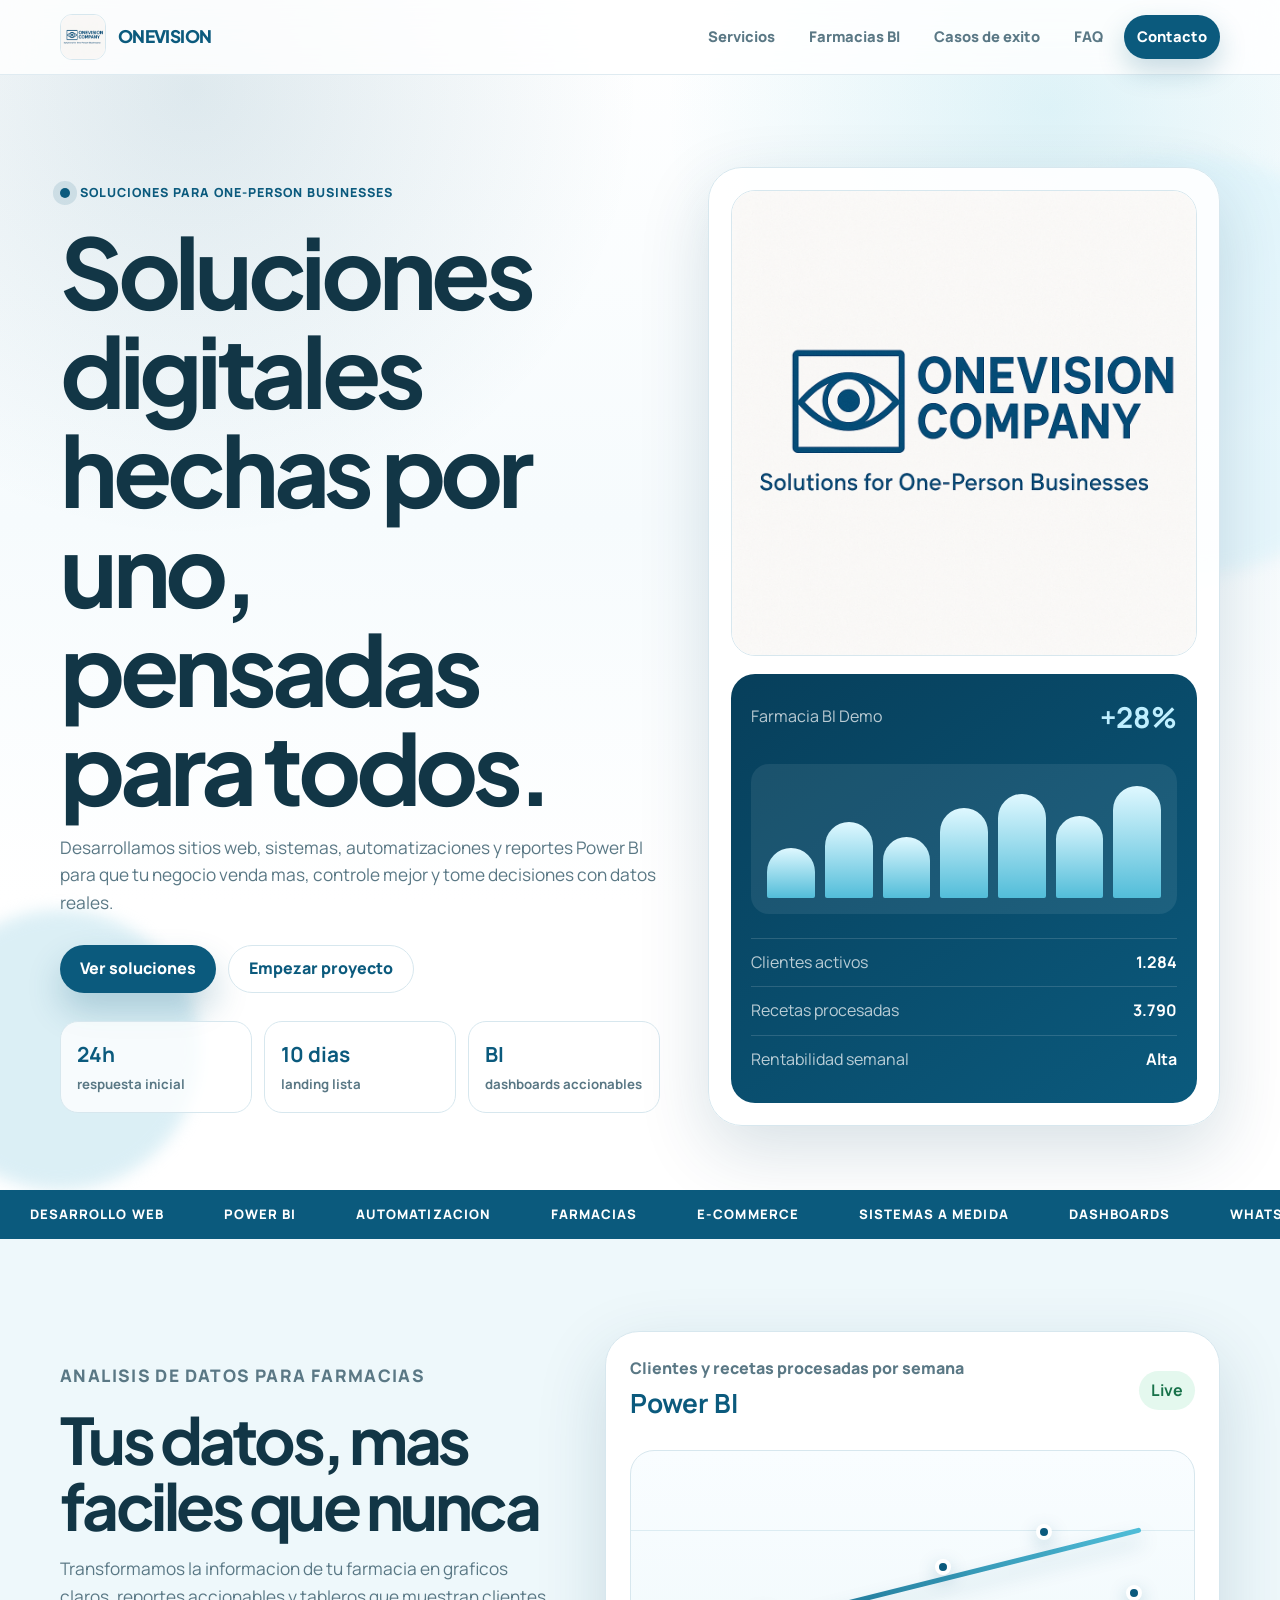
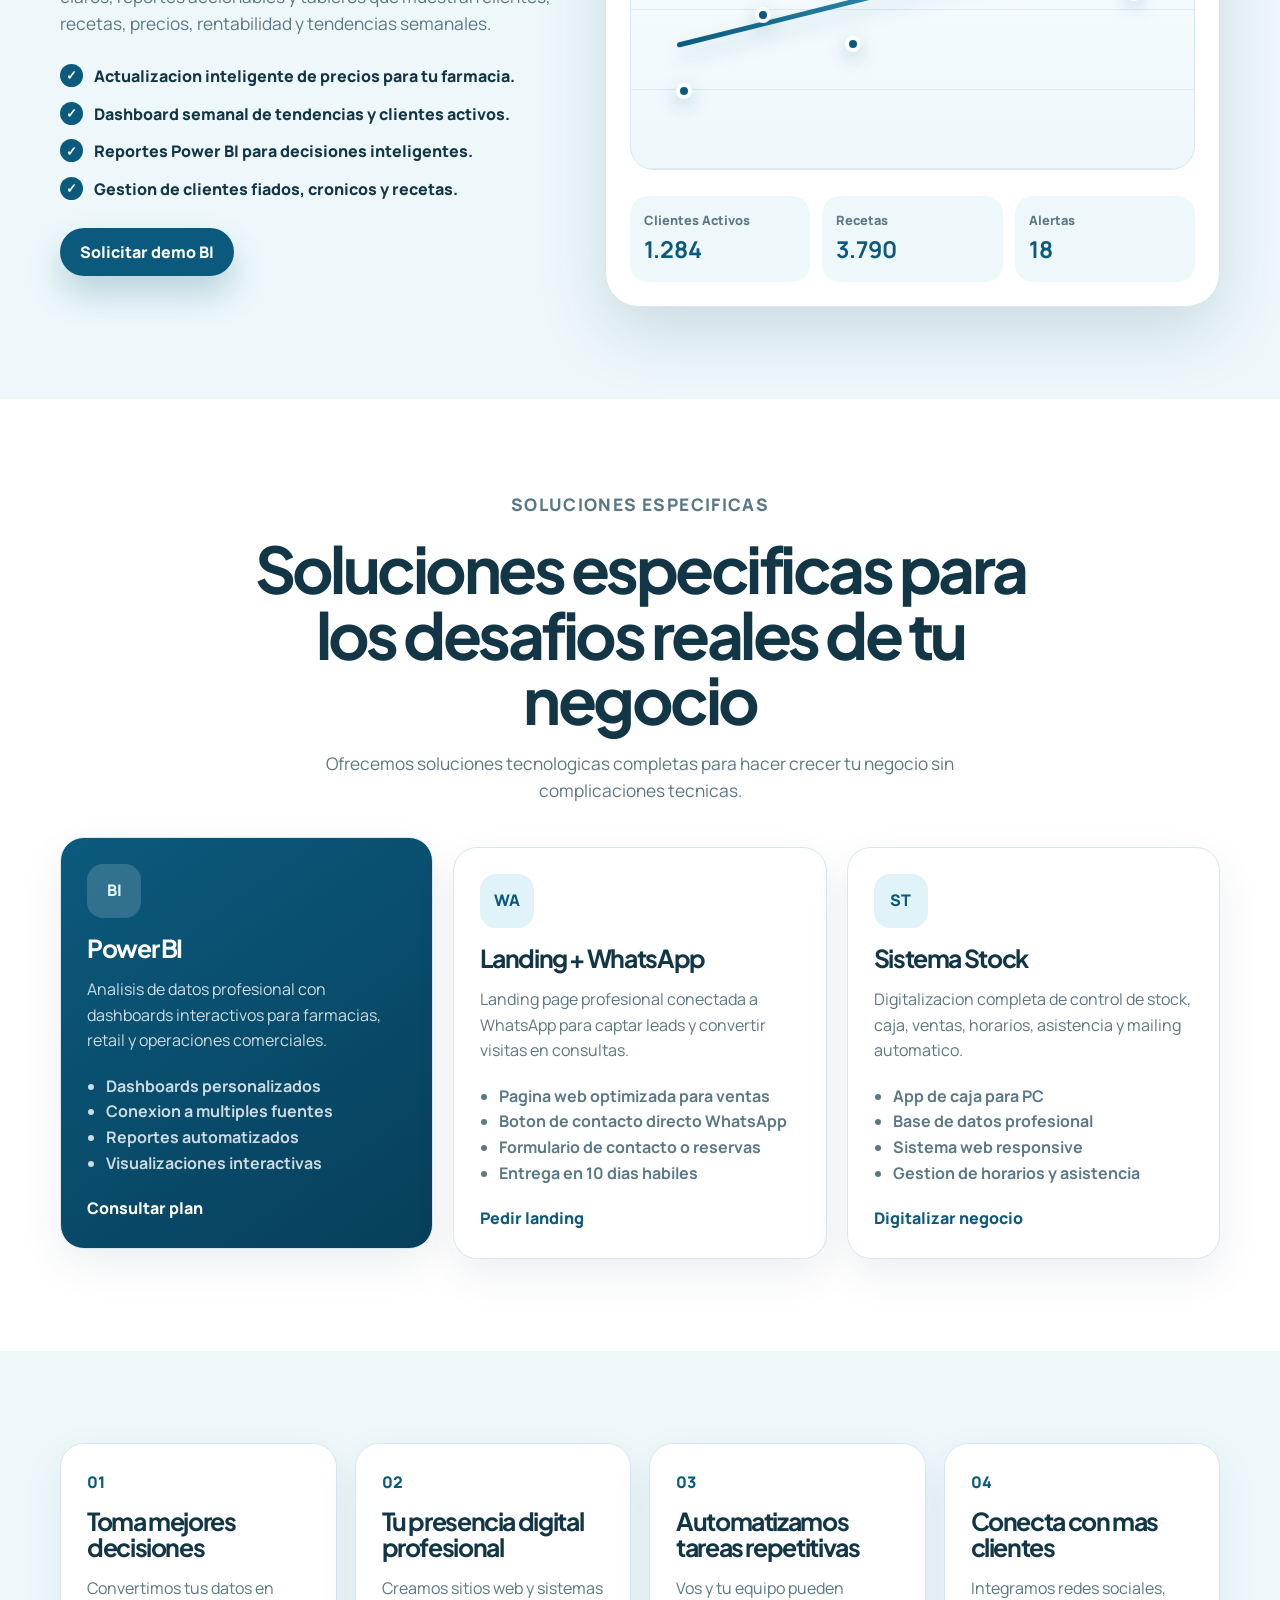
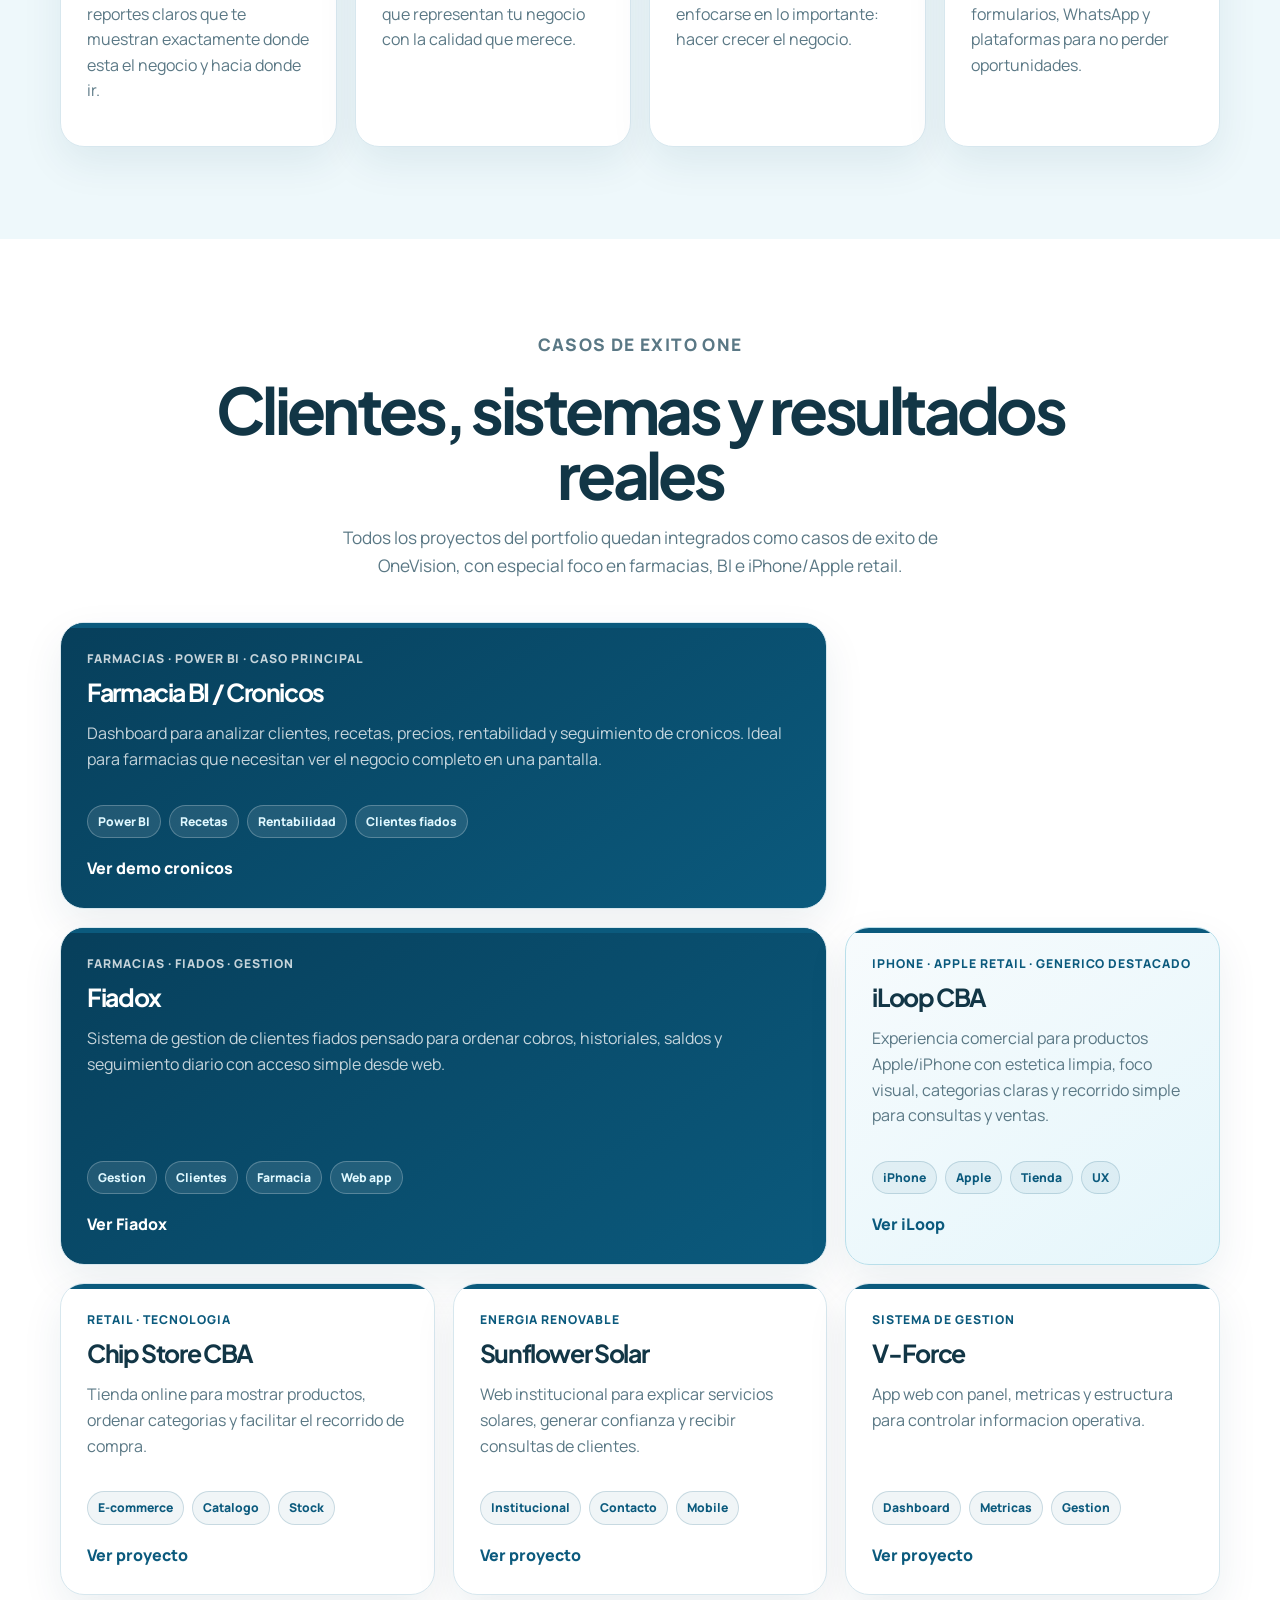
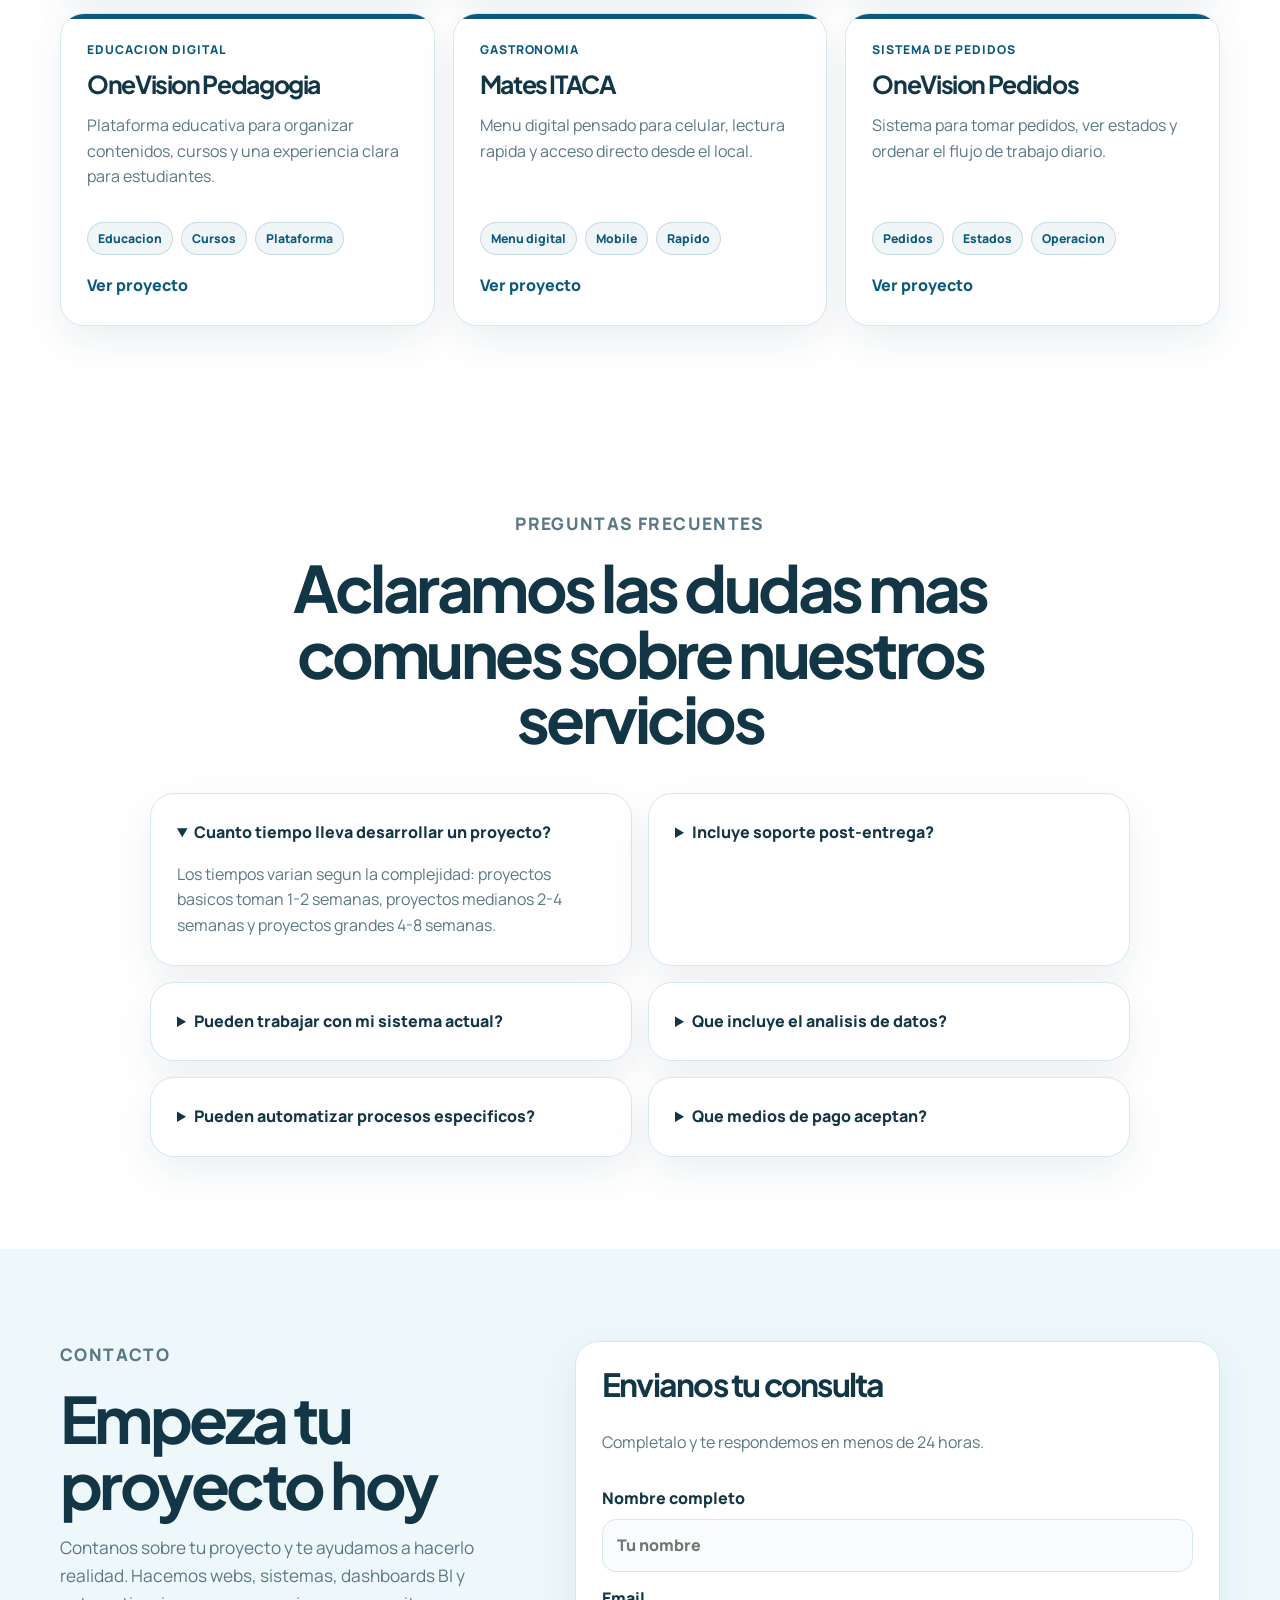
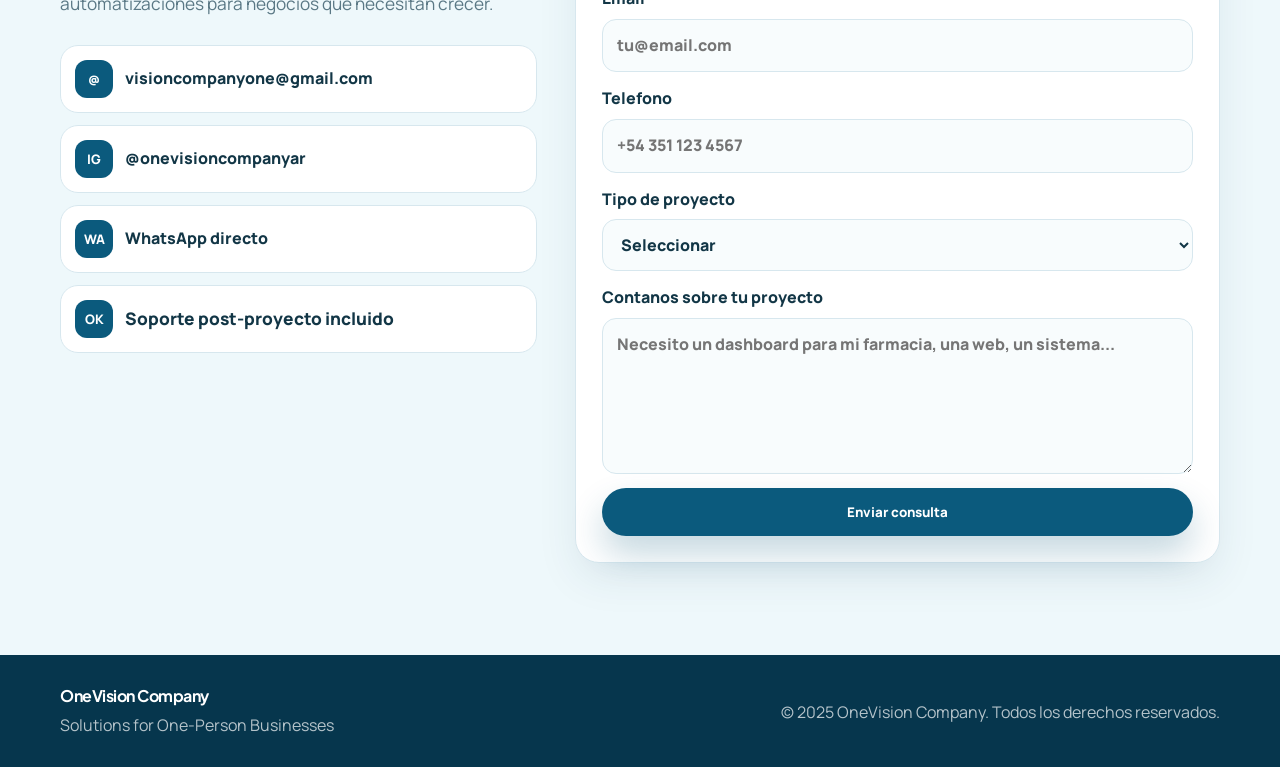
==== index.html @ 338c0c74 "one" ====
<!DOCTYPE html>
<html lang="es">
<head>
  <meta charset="UTF-8" />
  <meta name="viewport" content="width=device-width, initial-scale=1.0" />
  <title>OneVision Company | Soluciones digitales para negocios</title>
  <meta name="description" content="OneVision Company desarrolla webs, sistemas, automatizaciones y dashboards Power BI para farmacias, comercios y negocios unipersonales." />
  <link rel="icon" href="lovable-uploads/559862cf-9b41-46ac-92a9-94147804c20b.png" type="image/png" />
  <link rel="preconnect" href="https://fonts.googleapis.com">
  <link rel="preconnect" href="https://fonts.gstatic.com" crossorigin>
  <link href="https://fonts.googleapis.com/css2?family=Manrope:wght@400;500;600;700;800&family=Plus+Jakarta+Sans:wght@600;700;800&display=swap" rel="stylesheet">
  <link rel="stylesheet" href="styles.css" />
</head>
<body>
  <input class="nav-toggle" id="nav-toggle" type="checkbox" aria-label="Abrir menu" />

  <header class="site-header">
    <a class="brand" href="#top" aria-label="OneVision Company">
      <img src="lovable-uploads/559862cf-9b41-46ac-92a9-94147804c20b.png" alt="OneVision Company" />
      <span>OneVision</span>
    </a>
    <label class="hamburger" for="nav-toggle"><span></span><span></span><span></span></label>
    <nav class="main-nav" aria-label="Navegacion principal">
      <a href="#solutions">Servicios</a>
      <a href="#pharmacy">Farmacias BI</a>
      <a href="#success">Casos de exito</a>
      <a href="#faq">FAQ</a>
      <a class="nav-cta" href="#contact">Contacto</a>
    </nav>
  </header>

  <main id="top">
    <section class="hero">
      <div class="hero-bg hero-bg-one"></div>
      <div class="hero-bg hero-bg-two"></div>
      <div class="container hero-grid">
        <div class="hero-copy reveal show">
          <div class="eyebrow"><span></span>Soluciones para one-person businesses</div>
          <h1>Soluciones digitales hechas por uno, pensadas para todos.</h1>
          <p>Desarrollamos sitios web, sistemas, automatizaciones y reportes Power BI para que tu negocio venda mas, controle mejor y tome decisiones con datos reales.</p>
          <div class="hero-actions">
            <a class="btn btn-primary" href="#solutions">Ver soluciones</a>
            <a class="btn btn-secondary" href="#contact">Empezar proyecto</a>
          </div>
          <div class="hero-proof" aria-label="Indicadores de confianza">
            <div><strong>24h</strong><span>respuesta inicial</span></div>
            <div><strong>10 dias</strong><span>landing lista</span></div>
            <div><strong>BI</strong><span>dashboards accionables</span></div>
          </div>
        </div>
        <div class="hero-card reveal show" aria-label="Panel OneVision">
          <img class="hero-logo" src="lovable-uploads/559862cf-9b41-46ac-92a9-94147804c20b.png" alt="Logo OneVision Company" />
          <div class="mini-dashboard">
            <div class="dash-head">
              <span>Farmacia BI Demo</span>
              <strong>+28%</strong>
            </div>
            <div class="bars" aria-hidden="true">
              <i style="height:42%"></i><i style="height:64%"></i><i style="height:51%"></i><i style="height:76%"></i><i style="height:88%"></i><i style="height:69%"></i><i style="height:95%"></i>
            </div>
            <div class="dash-row"><span>Clientes activos</span><b>1.284</b></div>
            <div class="dash-row"><span>Recetas procesadas</span><b>3.790</b></div>
            <div class="dash-row"><span>Rentabilidad semanal</span><b>Alta</b></div>
          </div>
        </div>
      </div>
    </section>

    <section class="ticker" aria-label="Servicios destacados">
      <div class="ticker-track">
        <span>Desarrollo Web</span><span>Power BI</span><span>Automatizacion</span><span>Farmacias</span><span>E-commerce</span><span>Sistemas a medida</span><span>Dashboards</span><span>WhatsApp</span>
        <span>Desarrollo Web</span><span>Power BI</span><span>Automatizacion</span><span>Farmacias</span><span>E-commerce</span><span>Sistemas a medida</span><span>Dashboards</span><span>WhatsApp</span>
      </div>
    </section>

    <section class="data-section" id="pharmacy">
      <div class="container split">
        <div class="section-copy reveal">
          <p class="section-kicker">Analisis de datos para farmacias</p>
          <h2>Tus datos, mas faciles que nunca</h2>
          <p>Transformamos la informacion de tu farmacia en graficos claros, reportes accionables y tableros que muestran clientes, recetas, precios, rentabilidad y tendencias semanales.</p>
          <ul class="check-list">
            <li>Actualizacion inteligente de precios para tu farmacia.</li>
            <li>Dashboard semanal de tendencias y clientes activos.</li>
            <li>Reportes Power BI para decisiones inteligentes.</li>
            <li>Gestion de clientes fiados, cronicos y recetas.</li>
          </ul>
          <a class="btn btn-primary" href="#contact">Solicitar demo BI</a>
        </div>
        <div class="analytics-card reveal">
          <div class="analytics-top">
            <div>
              <span>Clientes y recetas procesadas por semana</span>
              <strong>Power BI</strong>
            </div>
            <b>Live</b>
          </div>
          <div class="chart-grid" aria-hidden="true">
            <span></span><span></span><span></span><span></span>
            <div class="chart-line"></div>
            <i style="left:8%; bottom:22%"></i>
            <i style="left:22%; bottom:46%"></i>
            <i style="left:38%; bottom:37%"></i>
            <i style="left:54%; bottom:61%"></i>
            <i style="left:72%; bottom:72%"></i>
            <i style="left:88%; bottom:53%"></i>
          </div>
          <div class="analytics-metrics">
            <div><span>Clientes Activos</span><strong>1.284</strong></div>
            <div><span>Recetas</span><strong>3.790</strong></div>
            <div><span>Alertas</span><strong>18</strong></div>
          </div>
        </div>
      </div>
    </section>

    <section class="solutions" id="solutions">
      <div class="container">
        <div class="section-center reveal">
          <p class="section-kicker">Soluciones especificas</p>
          <h2>Soluciones especificas para los desafios reales de tu negocio</h2>
          <p>Ofrecemos soluciones tecnologicas completas para hacer crecer tu negocio sin complicaciones tecnicas.</p>
        </div>
        <div class="solution-grid">
          <article class="solution-card featured reveal">
            <div class="icon">BI</div>
            <h3>Power BI</h3>
            <p>Analisis de datos profesional con dashboards interactivos para farmacias, retail y operaciones comerciales.</p>
            <ul>
              <li>Dashboards personalizados</li>
              <li>Conexion a multiples fuentes</li>
              <li>Reportes automatizados</li>
              <li>Visualizaciones interactivas</li>
            </ul>
            <a href="#contact">Consultar plan</a>
          </article>
          <article class="solution-card reveal">
            <div class="icon">WA</div>
            <h3>Landing + WhatsApp</h3>
            <p>Landing page profesional conectada a WhatsApp para captar leads y convertir visitas en consultas.</p>
            <ul>
              <li>Pagina web optimizada para ventas</li>
              <li>Boton de contacto directo WhatsApp</li>
              <li>Formulario de contacto o reservas</li>
              <li>Entrega en 10 dias habiles</li>
            </ul>
            <a href="#contact">Pedir landing</a>
          </article>
          <article class="solution-card reveal">
            <div class="icon">ST</div>
            <h3>Sistema Stock</h3>
            <p>Digitalizacion completa de control de stock, caja, ventas, horarios, asistencia y mailing automatico.</p>
            <ul>
              <li>App de caja para PC</li>
              <li>Base de datos profesional</li>
              <li>Sistema web responsive</li>
              <li>Gestion de horarios y asistencia</li>
            </ul>
            <a href="#contact">Digitalizar negocio</a>
          </article>
        </div>
      </div>
    </section>

    <section class="benefits">
      <div class="container benefit-grid">
        <article class="benefit reveal">
          <span>01</span>
          <h3>Toma mejores decisiones</h3>
          <p>Convertimos tus datos en reportes claros que te muestran exactamente donde esta el negocio y hacia donde ir.</p>
        </article>
        <article class="benefit reveal">
          <span>02</span>
          <h3>Tu presencia digital profesional</h3>
          <p>Creamos sitios web y sistemas que representan tu negocio con la calidad que merece.</p>
        </article>
        <article class="benefit reveal">
          <span>03</span>
          <h3>Automatizamos tareas repetitivas</h3>
          <p>Vos y tu equipo pueden enfocarse en lo importante: hacer crecer el negocio.</p>
        </article>
        <article class="benefit reveal">
          <span>04</span>
          <h3>Conecta con mas clientes</h3>
          <p>Integramos redes sociales, formularios, WhatsApp y plataformas para no perder oportunidades.</p>
        </article>
      </div>
    </section>

    <section class="success" id="success">
      <div class="container">
        <div class="section-center reveal">
          <p class="section-kicker">Casos de exito One</p>
          <h2>Clientes, sistemas y resultados reales</h2>
          <p>Todos los proyectos del portfolio quedan integrados como casos de exito de OneVision, con especial foco en farmacias, BI e iPhone/Apple retail.</p>
        </div>
        <div class="case-grid">
          <article class="case-card case-primary reveal">
            <div class="case-tag">Farmacias · Power BI · Caso principal</div>
            <h3>Farmacia BI / Cronicos</h3>
            <p>Dashboard para analizar clientes, recetas, precios, rentabilidad y seguimiento de cronicos. Ideal para farmacias que necesitan ver el negocio completo en una pantalla.</p>
            <div class="case-meta"><span>Power BI</span><span>Recetas</span><span>Rentabilidad</span><span>Clientes fiados</span></div>
            <a href="https://democronicos.up.railway.app/login" target="_blank" rel="noopener">Ver demo cronicos</a>
          </article>
          <article class="case-card case-primary reveal">
            <div class="case-tag">Farmacias · Fiados · Gestion</div>
            <h3>Fiadox</h3>
            <p>Sistema de gestion de clientes fiados pensado para ordenar cobros, historiales, saldos y seguimiento diario con acceso simple desde web.</p>
            <div class="case-meta"><span>Gestion</span><span>Clientes</span><span>Farmacia</span><span>Web app</span></div>
            <a href="https://fiadox.up.railway.app/auth/login" target="_blank" rel="noopener">Ver Fiadox</a>
          </article>
          <article class="case-card highlight reveal">
            <div class="case-tag">iPhone · Apple retail · Generico destacado</div>
            <h3>iLoop CBA</h3>
            <p>Experiencia comercial para productos Apple/iPhone con estetica limpia, foco visual, categorias claras y recorrido simple para consultas y ventas.</p>
            <div class="case-meta"><span>iPhone</span><span>Apple</span><span>Tienda</span><span>UX</span></div>
            <a href="https://iloopcba.com/" target="_blank" rel="noopener">Ver iLoop</a>
          </article>
          <article class="case-card reveal">
            <div class="case-tag">Retail · Tecnologia</div>
            <h3>Chip Store CBA</h3>
            <p>Tienda online para mostrar productos, ordenar categorias y facilitar el recorrido de compra.</p>
            <div class="case-meta"><span>E-commerce</span><span>Catalogo</span><span>Stock</span></div>
            <a href="https://chipstorecba.com/" target="_blank" rel="noopener">Ver proyecto</a>
          </article>
          <article class="case-card reveal">
            <div class="case-tag">Energia renovable</div>
            <h3>Sunflower Solar</h3>
            <p>Web institucional para explicar servicios solares, generar confianza y recibir consultas de clientes.</p>
            <div class="case-meta"><span>Institucional</span><span>Contacto</span><span>Mobile</span></div>
            <a href="http://sunflowersolar.com.ar/" target="_blank" rel="noopener">Ver proyecto</a>
          </article>
          <article class="case-card reveal">
            <div class="case-tag">Sistema de gestion</div>
            <h3>V-Force</h3>
            <p>App web con panel, metricas y estructura para controlar informacion operativa.</p>
            <div class="case-meta"><span>Dashboard</span><span>Metricas</span><span>Gestion</span></div>
            <a href="https://v-force.up.railway.app/" target="_blank" rel="noopener">Ver proyecto</a>
          </article>
          <article class="case-card reveal">
            <div class="case-tag">Educacion digital</div>
            <h3>OneVision Pedagogia</h3>
            <p>Plataforma educativa para organizar contenidos, cursos y una experiencia clara para estudiantes.</p>
            <div class="case-meta"><span>Educacion</span><span>Cursos</span><span>Plataforma</span></div>
            <a href="https://onevision-pedagogia.up.railway.app/" target="_blank" rel="noopener">Ver proyecto</a>
          </article>
          <article class="case-card reveal">
            <div class="case-tag">Gastronomia</div>
            <h3>Mates ITACA</h3>
            <p>Menu digital pensado para celular, lectura rapida y acceso directo desde el local.</p>
            <div class="case-meta"><span>Menu digital</span><span>Mobile</span><span>Rapido</span></div>
            <a href="https://matesitaca.up.railway.app/" target="_blank" rel="noopener">Ver proyecto</a>
          </article>
          <article class="case-card reveal">
            <div class="case-tag">Sistema de pedidos</div>
            <h3>OneVision Pedidos</h3>
            <p>Sistema para tomar pedidos, ver estados y ordenar el flujo de trabajo diario.</p>
            <div class="case-meta"><span>Pedidos</span><span>Estados</span><span>Operacion</span></div>
            <a href="https://onevisionpedidos.up.railway.app/" target="_blank" rel="noopener">Ver proyecto</a>
          </article>
        </div>
      </div>
    </section>

    <section class="faq" id="faq">
      <div class="container">
        <div class="section-center reveal">
          <p class="section-kicker">Preguntas frecuentes</p>
          <h2>Aclaramos las dudas mas comunes sobre nuestros servicios</h2>
        </div>
        <div class="faq-grid">
          <details class="reveal" open>
            <summary>Cuanto tiempo lleva desarrollar un proyecto?</summary>
            <p>Los tiempos varian segun la complejidad: proyectos basicos toman 1-2 semanas, proyectos medianos 2-4 semanas y proyectos grandes 4-8 semanas.</p>
          </details>
          <details class="reveal">
            <summary>Incluye soporte post-entrega?</summary>
            <p>Si, todos nuestros proyectos incluyen soporte post-proyecto. El tipo y duracion depende del plan elegido.</p>
          </details>
          <details class="reveal">
            <summary>Pueden trabajar con mi sistema actual?</summary>
            <p>Absolutamente. Podemos conectar nuevas soluciones con bases de datos, e-commerce, CRM y herramientas que ya uses.</p>
          </details>
          <details class="reveal">
            <summary>Que incluye el analisis de datos?</summary>
            <p>Dashboards Power BI, reportes automatizados, analisis de tendencias, KPIs personalizados y visualizaciones interactivas.</p>
          </details>
          <details class="reveal">
            <summary>Pueden automatizar procesos especificos?</summary>
            <p>Si. Relevamos el proceso, definimos reglas claras y construimos una herramienta que elimine tareas repetitivas.</p>
          </details>
          <details class="reveal">
            <summary>Que medios de pago aceptan?</summary>
            <p>Aceptamos transferencias bancarias, Mercado Pago y planes de pago para proyectos grandes.</p>
          </details>
        </div>
      </div>
    </section>

    <section class="contact" id="contact">
      <div class="container contact-grid">
        <div class="contact-copy reveal">
          <p class="section-kicker">Contacto</p>
          <h2>Empeza tu proyecto hoy</h2>
          <p>Contanos sobre tu proyecto y te ayudamos a hacerlo realidad. Hacemos webs, sistemas, dashboards BI y automatizaciones para negocios que necesitan crecer.</p>
          <div class="contact-list">
            <a href="mailto:visioncompanyone@gmail.com"><span>@</span>visioncompanyone@gmail.com</a>
            <a href="https://instagram.com/onevisioncompanyar" target="_blank" rel="noopener"><span>IG</span>@onevisioncompanyar</a>
            <a href="https://wa.me/543516139362" target="_blank" rel="noopener"><span>WA</span>WhatsApp directo</a>
            <p><span>OK</span>Soporte post-proyecto incluido</p>
          </div>
        </div>
        <form class="contact-form reveal" action="mailto:visioncompanyone@gmail.com" method="post" enctype="text/plain">
          <h3>Envianos tu consulta</h3>
          <p>Completalo y te respondemos en menos de 24 horas.</p>
          <label>Nombre completo<input name="Nombre" type="text" placeholder="Tu nombre" required></label>
          <label>Email<input name="Email" type="email" placeholder="tu@email.com" required></label>
          <label>Telefono<input name="Telefono" type="tel" placeholder="+54 351 123 4567"></label>
          <label>Tipo de proyecto
            <select name="Tipo de proyecto" required>
              <option value="">Seleccionar</option>
              <option>Farmacia BI / Power BI</option>
              <option>Desarrollo Web</option>
              <option>Analisis de Datos</option>
              <option>Automatizacion</option>
              <option>App Movil</option>
              <option>Sistema Stock</option>
            </select>
          </label>
          <label>Contanos sobre tu proyecto<textarea name="Mensaje" rows="5" placeholder="Necesito un dashboard para mi farmacia, una web, un sistema..."></textarea></label>
          <button class="btn btn-primary" type="submit">Enviar consulta</button>
        </form>
      </div>
    </section>
  </main>

  <footer class="footer">
    <div class="container footer-grid">
      <div>
        <strong>OneVision Company</strong>
        <p>Solutions for One-Person Businesses</p>
      </div>
      <p>© 2025 OneVision Company. Todos los derechos reservados.</p>
    </div>
  </footer>
</body>
</html>
---- styles.css ----
:root {
  --bg: #ffffff;
  --fg: #123646;
  --muted: #5a7885;
  --primary: #0b5a7d;
  --primary-dark: #073f5b;
  --primary-soft: #dff3f9;
  --feature: #eef8fb;
  --card: #ffffff;
  --line: #d7e7ee;
  --shadow: 0 24px 70px rgba(7, 63, 91, .16);
  --radius: 24px;
}

* { box-sizing: border-box; }
html { scroll-behavior: smooth; }
body {
  margin: 0;
  color: var(--fg);
  background: var(--bg);
  font-family: "Manrope", sans-serif;
  line-height: 1.6;
}

body::before {
  content: "";
  position: fixed;
  inset: 0;
  z-index: -2;
  background:
    radial-gradient(circle at 15% 10%, rgba(11, 90, 125, .13), transparent 28rem),
    radial-gradient(circle at 82% 12%, rgba(57, 181, 210, .16), transparent 24rem),
    linear-gradient(180deg, #ffffff 0%, #f6fbfd 58%, #ffffff 100%);
}

a { color: inherit; }
img { display: block; max-width: 100%; }
.container { width: min(1160px, calc(100% - 32px)); margin: 0 auto; }

.site-header {
  position: sticky;
  top: 0;
  z-index: 20;
  display: flex;
  align-items: center;
  justify-content: space-between;
  gap: 24px;
  padding: 14px max(16px, calc((100vw - 1160px) / 2));
  background: rgba(255, 255, 255, .82);
  border-bottom: 1px solid rgba(215, 231, 238, .8);
  backdrop-filter: blur(18px);
}

.brand { display: inline-flex; align-items: center; gap: 12px; text-decoration: none; font-weight: 900; color: var(--primary); letter-spacing: -.04em; }
.brand img { width: 46px; height: 46px; object-fit: cover; object-position: left center; border-radius: 12px; border: 1px solid var(--line); }
.brand span { font-family: "Plus Jakarta Sans", sans-serif; font-size: 1.08rem; text-transform: uppercase; }
.main-nav { display: flex; align-items: center; gap: 8px; }
.main-nav a { text-decoration: none; color: var(--muted); font-size: .92rem; font-weight: 800; padding: 10px 13px; border-radius: 999px; transition: .2s ease; }
.main-nav a:hover { color: var(--primary); background: var(--primary-soft); }
.main-nav .nav-cta { background: var(--primary); color: white; box-shadow: 0 12px 28px rgba(11, 90, 125, .22); }
.main-nav .nav-cta:hover { background: var(--primary-dark); color: white; }
.nav-toggle { position: fixed; opacity: 0; pointer-events: none; }
.hamburger { display: none; width: 42px; height: 42px; border: 1px solid var(--line); border-radius: 12px; place-items: center; cursor: pointer; }
.hamburger span { width: 18px; height: 2px; background: var(--primary); display: block; margin: 3px 0; }

.hero { position: relative; overflow: hidden; padding: 92px 0 64px; }
.hero-bg { position: absolute; border-radius: 999px; filter: blur(8px); opacity: .5; z-index: -1; }
.hero-bg-one { width: 420px; height: 420px; background: #d6f2fb; right: -120px; top: 80px; }
.hero-bg-two { width: 280px; height: 280px; background: #b7dfec; left: -80px; bottom: 0; }
.hero-grid { display: grid; grid-template-columns: 1.08fr .92fr; gap: 48px; align-items: center; }
.eyebrow, .section-kicker { display: inline-flex; align-items: center; gap: 10px; margin: 0 0 18px; color: var(--primary); font-weight: 900; text-transform: uppercase; letter-spacing: .08em; font-size: .78rem; }
.eyebrow span { width: 10px; height: 10px; border-radius: 50%; background: var(--primary); box-shadow: 0 0 0 7px rgba(11, 90, 125, .12); }
h1, h2, h3 { font-family: "Plus Jakarta Sans", sans-serif; line-height: 1.02; letter-spacing: -.055em; margin: 0; }
h1 { font-size: clamp(3.1rem, 7.6vw, 6.9rem); max-width: 850px; }
h2 { font-size: clamp(2.25rem, 5vw, 4.8rem); }
h3 { font-size: 1.55rem; }
.hero-copy p, .section-copy p, .section-center p, .contact-copy p { color: var(--muted); font-size: 1.08rem; max-width: 680px; }
.hero-actions { display: flex; flex-wrap: wrap; gap: 12px; margin: 28px 0; }
.btn { display: inline-flex; align-items: center; justify-content: center; min-height: 48px; padding: 0 20px; border-radius: 999px; border: 0; font-weight: 900; text-decoration: none; cursor: pointer; transition: transform .2s ease, box-shadow .2s ease, background .2s ease; font-family: inherit; }
.btn:hover { transform: translateY(-2px); }
.btn-primary { background: var(--primary); color: white; box-shadow: 0 18px 34px rgba(11, 90, 125, .24); }
.btn-primary:hover { background: var(--primary-dark); }
.btn-secondary { background: white; color: var(--primary); border: 1px solid var(--line); }
.hero-proof { display: grid; grid-template-columns: repeat(3, minmax(0, 1fr)); gap: 12px; max-width: 620px; }
.hero-proof div { border: 1px solid var(--line); border-radius: 18px; padding: 16px; background: rgba(255,255,255,.76); }
.hero-proof strong { display: block; font-size: 1.3rem; color: var(--primary); }
.hero-proof span { color: var(--muted); font-size: .83rem; font-weight: 700; }
.hero-card { background: rgba(255,255,255,.9); border: 1px solid var(--line); border-radius: 34px; padding: 22px; box-shadow: var(--shadow); transform: rotate(1deg); }
.hero-logo { border-radius: 24px; border: 1px solid var(--line); margin-bottom: 18px; }
.mini-dashboard { background: linear-gradient(145deg, #073f5b, #0b5a7d); color: white; border-radius: 24px; padding: 20px; }
.dash-head, .dash-row, .analytics-top { display: flex; align-items: center; justify-content: space-between; gap: 14px; }
.dash-head span, .dash-row span { color: rgba(255,255,255,.72); }
.dash-head strong { color: #bfefff; font-size: 1.8rem; }
.bars { height: 150px; display: flex; align-items: end; gap: 10px; margin: 24px 0; padding: 16px; border-radius: 18px; background: rgba(255,255,255,.08); }
.bars i { flex: 1; border-radius: 99px 99px 8px 8px; background: linear-gradient(180deg, #dff8ff, #52bdd9); }
.dash-row { padding: 11px 0; border-top: 1px solid rgba(255,255,255,.14); }

.ticker { overflow: hidden; background: var(--primary); color: white; padding: 14px 0; }
.ticker-track { display: flex; width: max-content; animation: ticker 32s linear infinite; }
.ticker span { padding: 0 30px; font-weight: 900; text-transform: uppercase; letter-spacing: .08em; font-size: .82rem; }
@keyframes ticker { to { transform: translateX(-50%); } }

section { padding: 92px 0; }
.split { display: grid; grid-template-columns: .9fr 1.1fr; gap: 42px; align-items: center; }
.data-section, .benefits, .contact { background: var(--feature); }
.check-list { list-style: none; padding: 0; margin: 26px 0; display: grid; gap: 12px; }
.check-list li { position: relative; padding-left: 34px; color: var(--fg); font-weight: 800; }
.check-list li::before { content: "✓"; position: absolute; left: 0; top: 0; width: 23px; height: 23px; display: grid; place-items: center; border-radius: 50%; background: var(--primary); color: white; font-size: .8rem; }
.analytics-card { border-radius: 34px; border: 1px solid var(--line); background: #fff; box-shadow: var(--shadow); padding: 24px; }
.analytics-top span { display: block; color: var(--muted); font-weight: 800; }
.analytics-top strong { font-size: 1.65rem; color: var(--primary); }
.analytics-top b { background: #e4f8ee; color: #18724a; padding: 7px 12px; border-radius: 999px; }
.chart-grid { position: relative; height: 320px; margin: 26px 0; border-radius: 24px; background: linear-gradient(180deg, #f9fdff, #eef8fb); overflow: hidden; border: 1px solid var(--line); }
.chart-grid span { display: block; height: 25%; border-bottom: 1px solid #dcecf2; }
.chart-line { position: absolute; left: 7%; right: 8%; top: 42%; height: 5px; background: linear-gradient(90deg, var(--primary), #50bdd8); transform: rotate(-14deg); border-radius: 999px; box-shadow: 0 10px 20px rgba(11,90,125,.24); }
.chart-grid i { position: absolute; width: 16px; height: 16px; border-radius: 50%; background: var(--primary); border: 4px solid white; box-shadow: 0 6px 18px rgba(11,90,125,.26); }
.analytics-metrics { display: grid; grid-template-columns: repeat(3, 1fr); gap: 12px; }
.analytics-metrics div { background: var(--feature); border-radius: 18px; padding: 14px; }
.analytics-metrics span { color: var(--muted); display: block; font-size: .8rem; font-weight: 800; }
.analytics-metrics strong { color: var(--primary); font-size: 1.45rem; }

.section-center { text-align: center; max-width: 850px; margin: 0 auto 42px; }
.section-center .section-kicker { justify-content: center; }
.section-center p { margin-left: auto; margin-right: auto; }
.solution-grid { display: grid; grid-template-columns: repeat(3, 1fr); gap: 20px; }
.solution-card, .benefit, .case-card, details, .contact-form { background: var(--card); border: 1px solid var(--line); border-radius: var(--radius); padding: 26px; box-shadow: 0 16px 42px rgba(7,63,91,.08); }
.solution-card.featured { background: linear-gradient(145deg, var(--primary), var(--primary-dark)); color: white; transform: translateY(-10px); }
.solution-card p, .benefit p, .case-card p, details p, .contact-form p { color: var(--muted); }
.solution-card.featured p, .solution-card.featured li { color: rgba(255,255,255,.8); }
.icon { width: 54px; height: 54px; display: grid; place-items: center; border-radius: 16px; background: var(--primary-soft); color: var(--primary); font-weight: 900; margin-bottom: 18px; }
.featured .icon { background: rgba(255,255,255,.16); color: #dff8ff; }
.solution-card ul { padding-left: 19px; margin: 20px 0; color: var(--muted); font-weight: 700; }
.solution-card a, .case-card a { color: var(--primary); font-weight: 900; text-decoration: none; }
.featured a { color: white; }

.benefit-grid { display: grid; grid-template-columns: repeat(4, 1fr); gap: 18px; }
.benefit span { display: inline-flex; color: var(--primary); font-weight: 900; margin-bottom: 14px; }

.case-grid { display: grid; grid-template-columns: repeat(3, 1fr); gap: 18px; }
.case-card { position: relative; overflow: hidden; min-height: 265px; display: flex; flex-direction: column; }
.case-card::before { content: ""; position: absolute; inset: 0 0 auto; height: 5px; background: var(--primary); }
.case-primary { grid-column: span 2; background: linear-gradient(145deg, #073f5b, #0b5a7d); color: white; }
.case-primary p, .case-primary .case-tag { color: rgba(255,255,255,.77); }
.case-primary a { color: white; }
.highlight { background: linear-gradient(145deg, #f7fbfd, #e5f6fb); border-color: #b9dfea; }
.case-tag { color: var(--primary); font-weight: 900; font-size: .76rem; text-transform: uppercase; letter-spacing: .08em; margin-bottom: 12px; }
.case-meta { display: flex; flex-wrap: wrap; gap: 8px; margin: auto 0 18px; padding-top: 16px; }
.case-meta span { border: 1px solid rgba(11,90,125,.18); background: rgba(11,90,125,.06); color: var(--primary); border-radius: 999px; padding: 6px 10px; font-size: .76rem; font-weight: 900; }
.case-primary .case-meta span { border-color: rgba(255,255,255,.24); background: rgba(255,255,255,.1); color: #dff8ff; }

.faq-grid { display: grid; grid-template-columns: repeat(2, 1fr); gap: 16px; max-width: 980px; margin: 0 auto; }
summary { cursor: pointer; font-weight: 900; color: var(--fg); }
details p { margin-bottom: 0; }

.contact-grid { display: grid; grid-template-columns: .85fr 1.15fr; gap: 38px; align-items: start; }
.contact-list { display: grid; gap: 12px; margin-top: 28px; }
.contact-list a, .contact-list p { display: flex; align-items: center; gap: 12px; margin: 0; padding: 14px; background: white; border: 1px solid var(--line); border-radius: 18px; color: var(--fg); text-decoration: none; font-weight: 800; }
.contact-list span { width: 38px; height: 38px; display: grid; place-items: center; background: var(--primary); color: white; border-radius: 12px; font-size: .82rem; }
.contact-form { display: grid; gap: 14px; }
.contact-form h3 { font-size: 2rem; }
label { display: grid; gap: 7px; font-weight: 900; color: var(--fg); }
input, select, textarea { width: 100%; border: 1px solid var(--line); border-radius: 14px; background: #f8fcfd; color: var(--fg); padding: 13px 14px; font: inherit; outline: none; }
input:focus, select:focus, textarea:focus { border-color: var(--primary); box-shadow: 0 0 0 4px rgba(11,90,125,.1); }
textarea { resize: vertical; }

.footer { padding: 28px 0; background: #06364d; color: white; }
.footer-grid { display: flex; justify-content: space-between; gap: 22px; align-items: center; }
.footer p { margin: 4px 0 0; color: rgba(255,255,255,.7); }
.footer strong { font-family: "Plus Jakarta Sans", sans-serif; letter-spacing: -.03em; }

.reveal { opacity: 1; transform: translateY(0); }

@media (max-width: 980px) {
  .hamburger { display: grid; }
  .main-nav { position: fixed; left: 16px; right: 16px; top: 76px; display: grid; padding: 14px; background: white; border: 1px solid var(--line); border-radius: 22px; box-shadow: var(--shadow); transform: translateY(-16px); opacity: 0; pointer-events: none; transition: .2s ease; }
  .nav-toggle:checked ~ .site-header .main-nav { transform: translateY(0); opacity: 1; pointer-events: auto; }
  .hero-grid, .split, .contact-grid { grid-template-columns: 1fr; }
  .solution-grid, .case-grid { grid-template-columns: 1fr 1fr; }
  .benefit-grid { grid-template-columns: 1fr 1fr; }
  .case-primary { grid-column: span 1; }
}

@media (max-width: 640px) {
  .site-header { padding-left: 16px; padding-right: 16px; }
  .brand span { font-size: .95rem; }
  .hero { padding-top: 56px; }
  .hero-grid { gap: 28px; }
  .hero-proof, .analytics-metrics, .solution-grid, .case-grid, .benefit-grid, .faq-grid { grid-template-columns: 1fr; }
  section { padding: 64px 0; }
  .hero-card { transform: none; padding: 14px; border-radius: 24px; }
  .hero-logo, .mini-dashboard, .chart-grid { border-radius: 18px; }
  .footer-grid { display: grid; }
}
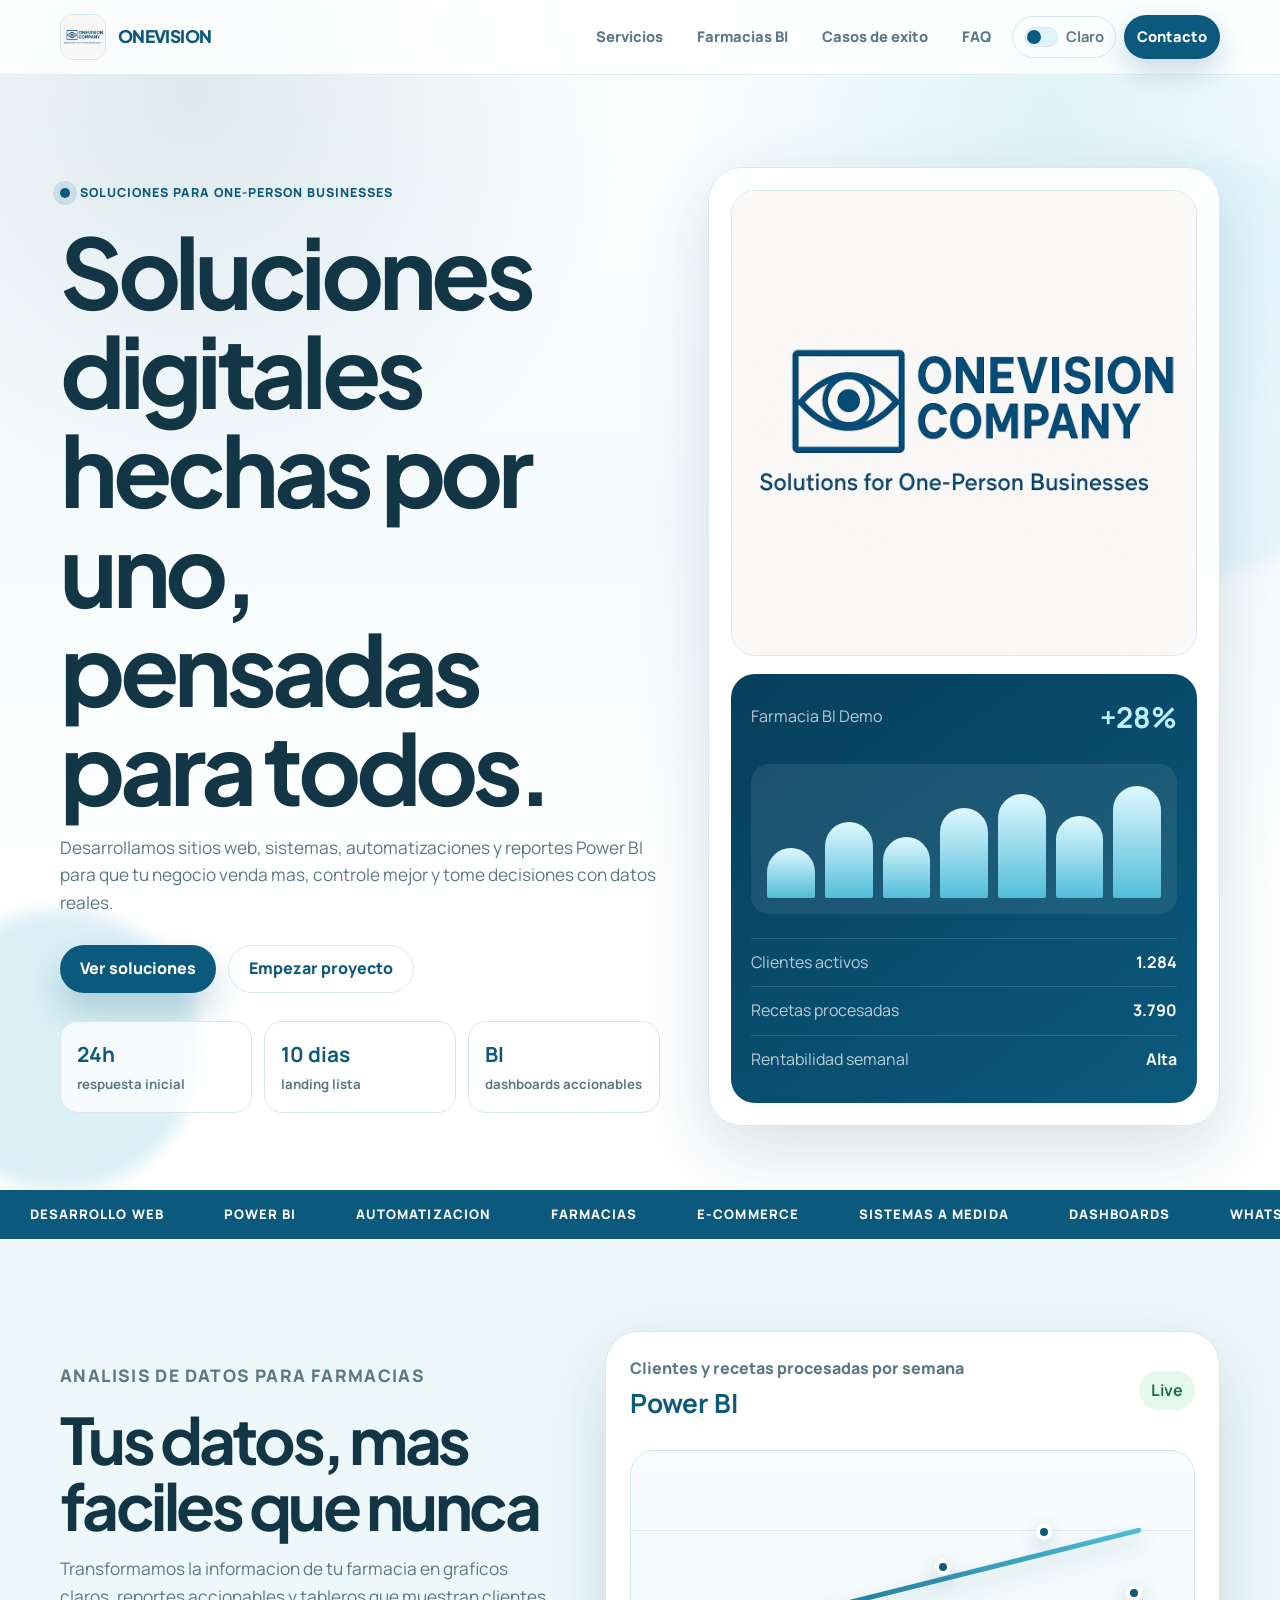
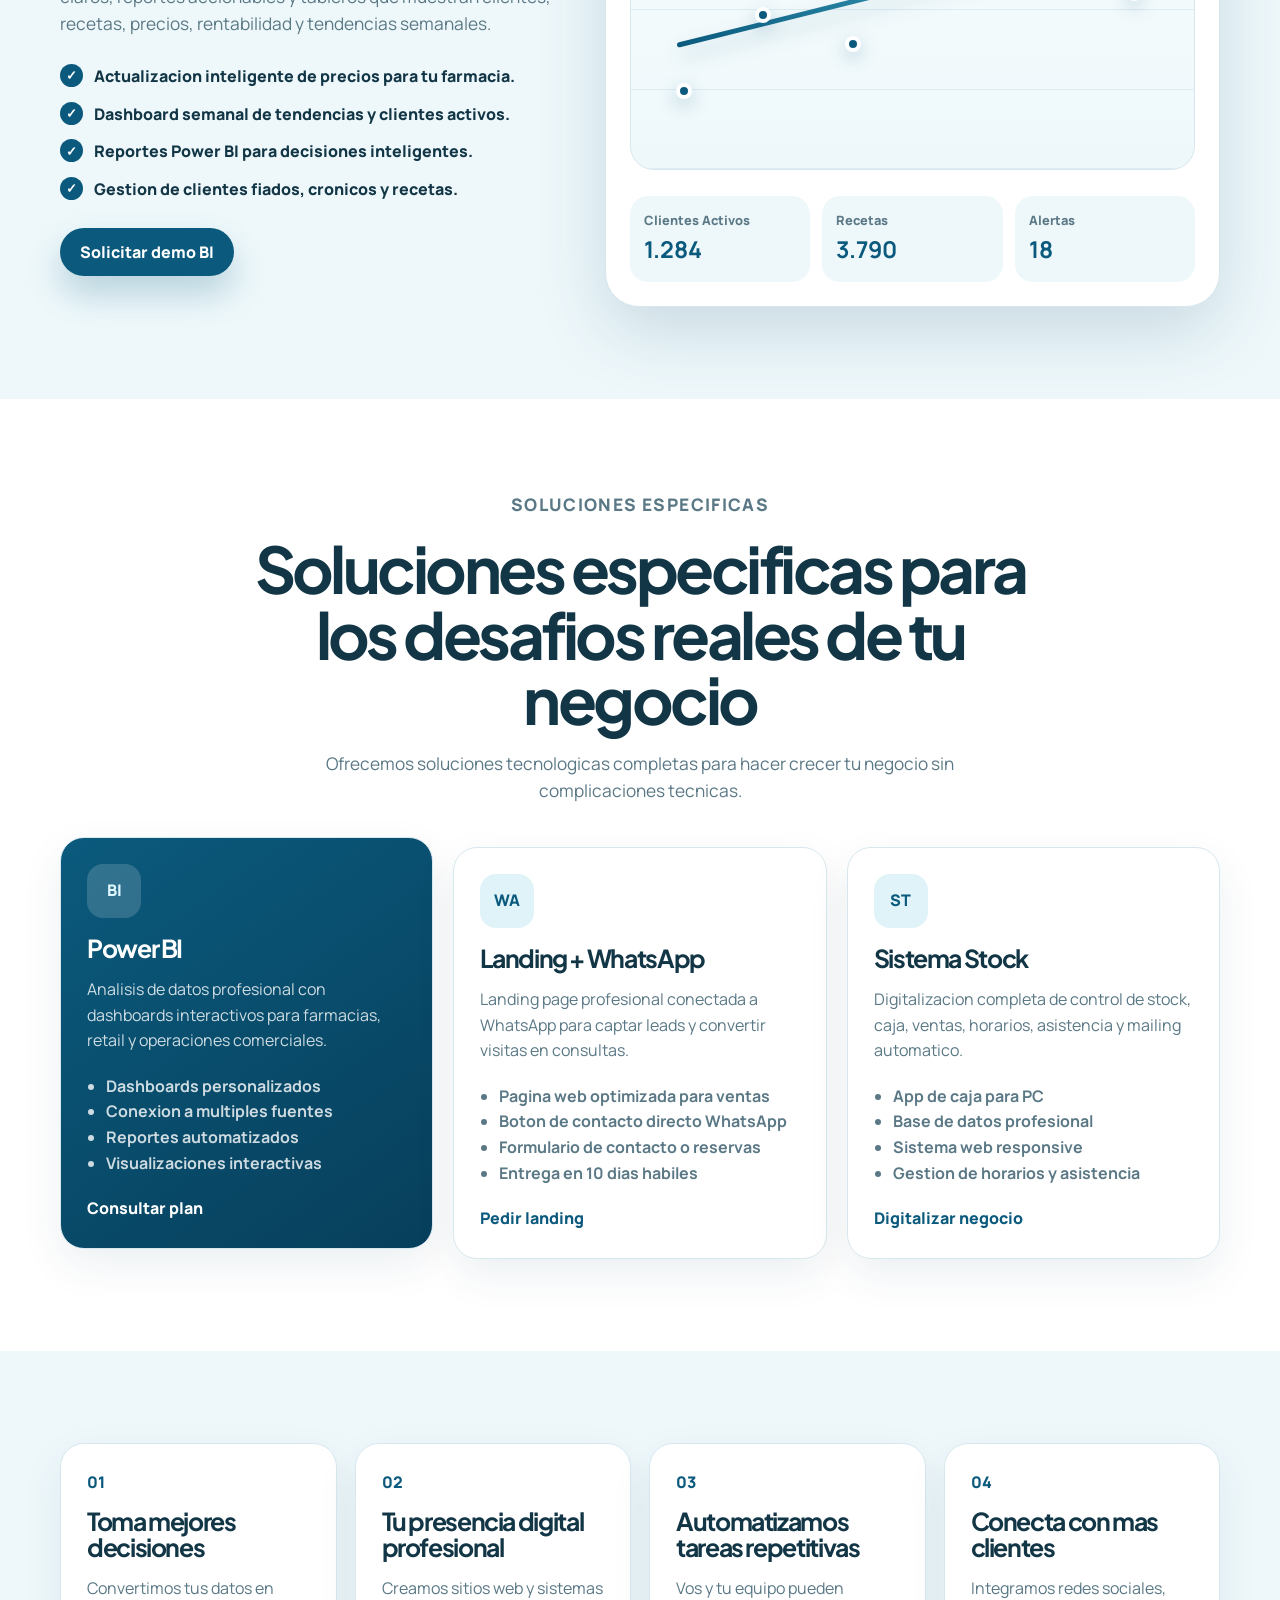
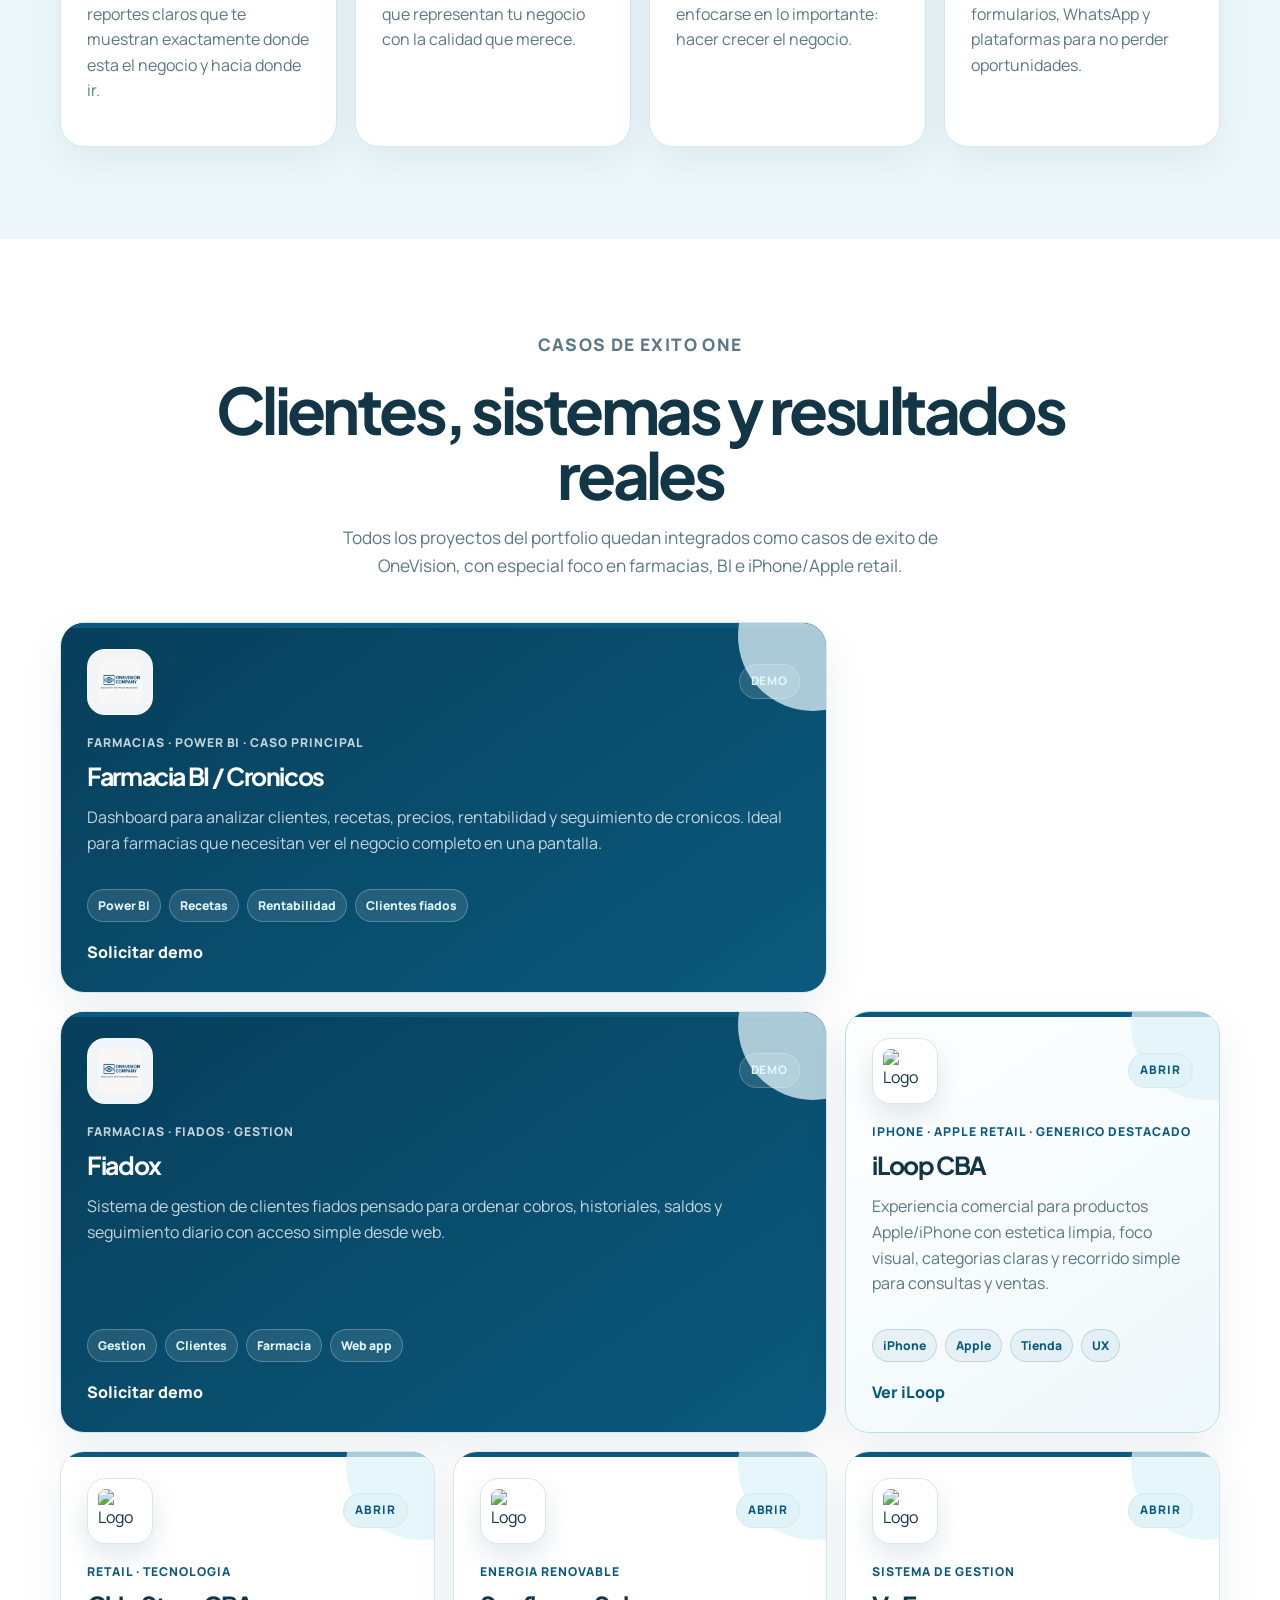
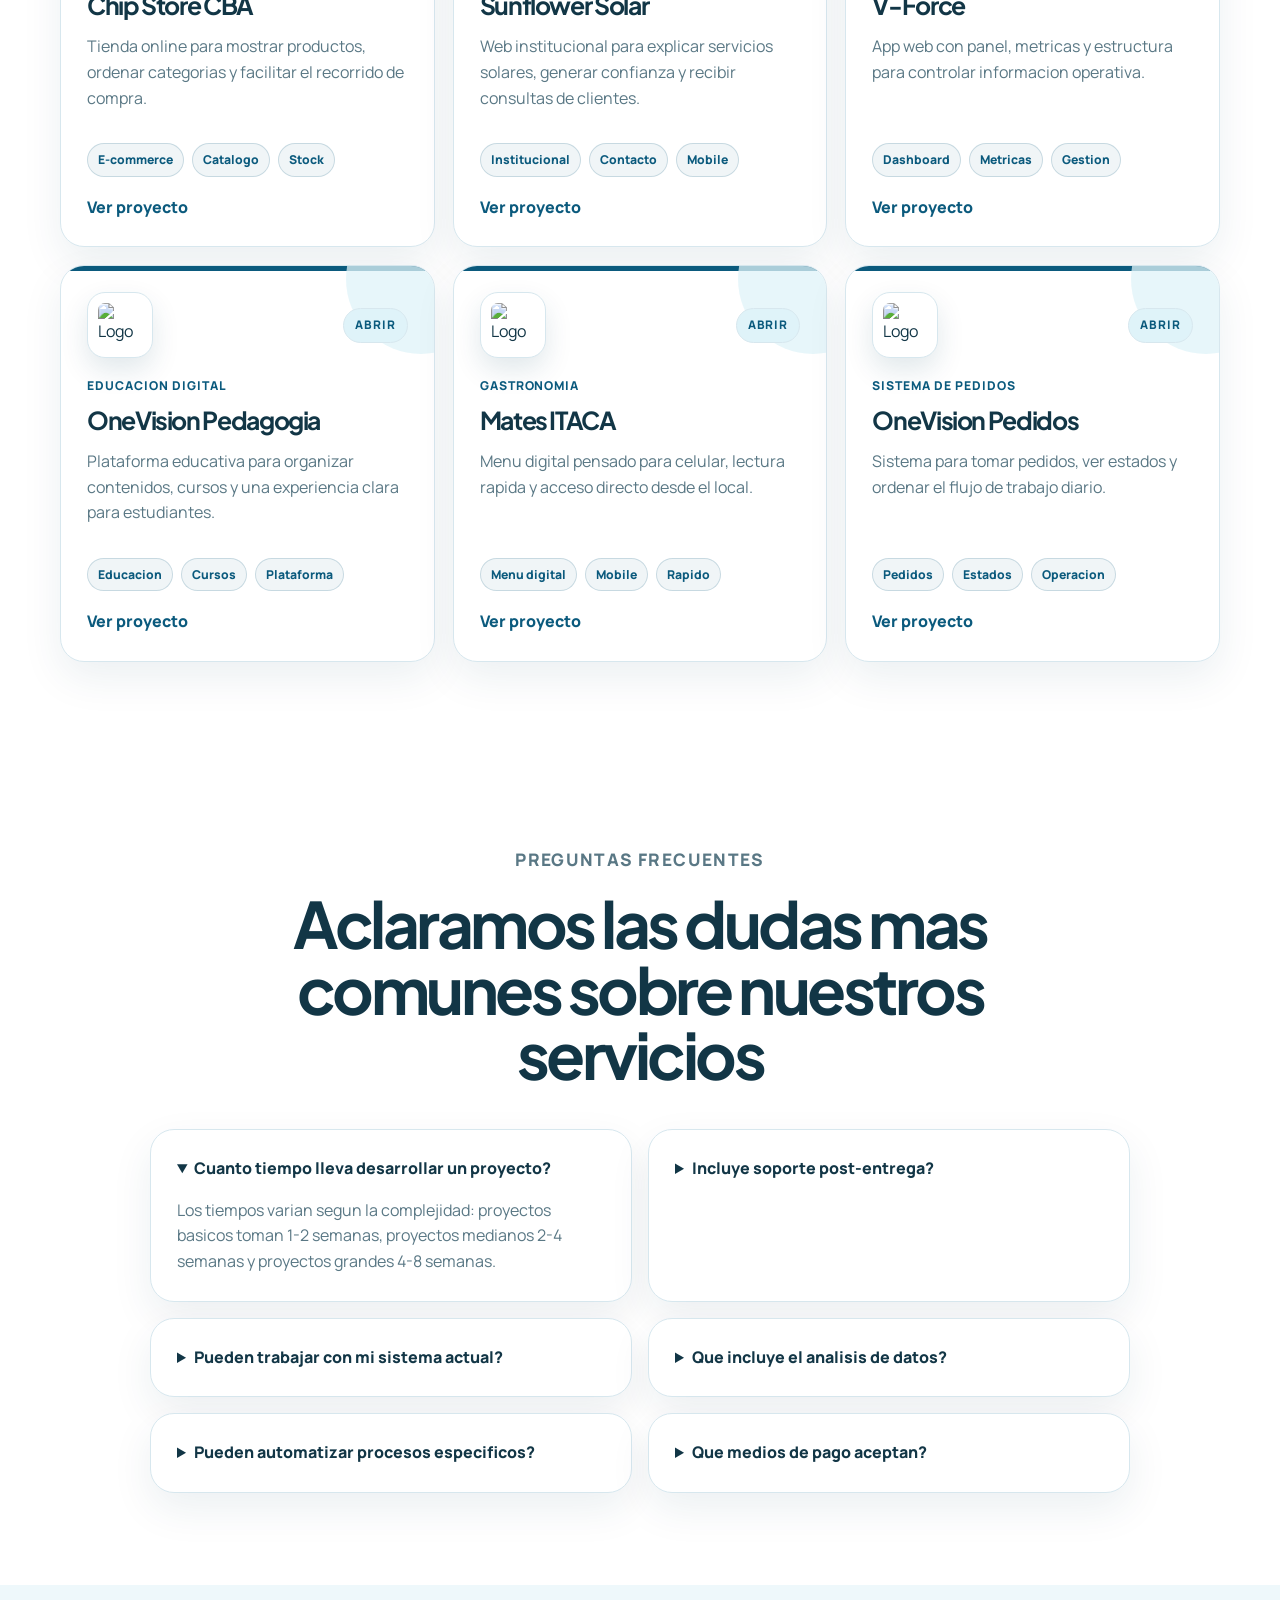
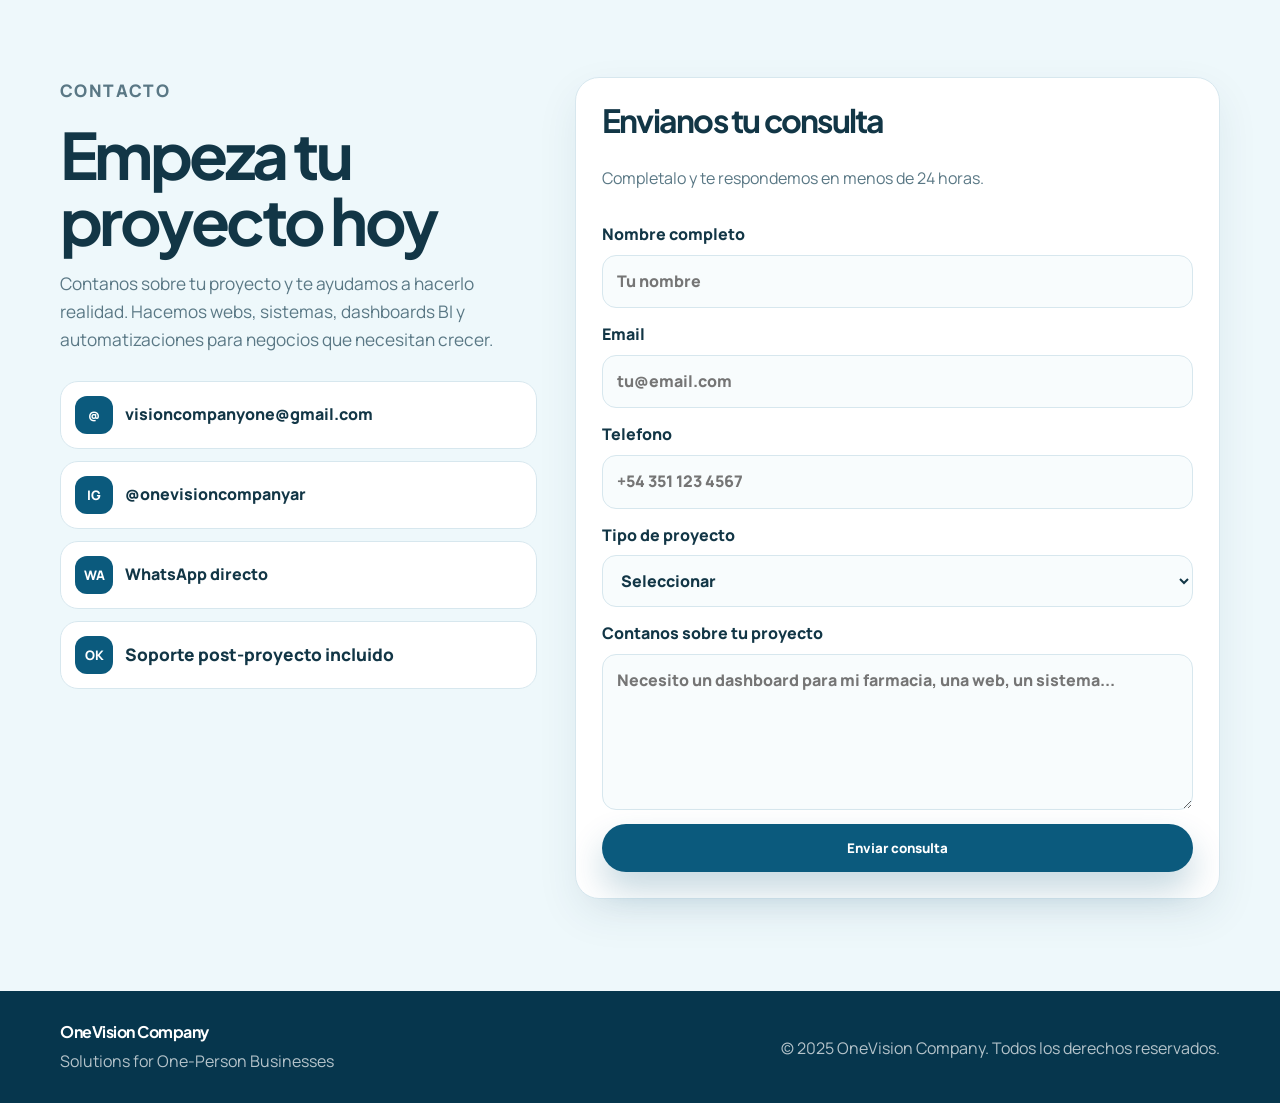
==== commit a18d96f6: "Update static landing page" ====
--- a/index.html
+++ b/index.html
@@ -13,6 +13,7 @@
 </head>
 <body>
   <input class="nav-toggle" id="nav-toggle" type="checkbox" aria-label="Abrir menu" />
+  <input class="theme-toggle" id="theme-toggle" type="checkbox" aria-label="Activar modo oscuro" />
 
   <header class="site-header">
     <a class="brand" href="#top" aria-label="OneVision Company">
@@ -25,6 +26,7 @@
       <a href="#pharmacy">Farmacias BI</a>
       <a href="#success">Casos de exito</a>
       <a href="#faq">FAQ</a>
+      <label class="theme-switch" for="theme-toggle"><span></span><b>Claro</b><em>Oscuro</em></label>
       <a class="nav-cta" href="#contact">Contacto</a>
     </nav>
   </header>
@@ -195,69 +197,80 @@
           <p>Todos los proyectos del portfolio quedan integrados como casos de exito de OneVision, con especial foco en farmacias, BI e iPhone/Apple retail.</p>
         </div>
         <div class="case-grid">
-          <article class="case-card case-primary reveal">
+          <!-- Demo cronicos privado: https://democronicos.up.railway.app/login -->
+          <a class="case-card case-primary reveal" href="#contact">
+            <div class="case-top"><img class="case-logo" src="lovable-uploads/559862cf-9b41-46ac-92a9-94147804c20b.png" alt="Logo Farmacia BI"><span class="case-open">Demo</span></div>
             <div class="case-tag">Farmacias · Power BI · Caso principal</div>
             <h3>Farmacia BI / Cronicos</h3>
             <p>Dashboard para analizar clientes, recetas, precios, rentabilidad y seguimiento de cronicos. Ideal para farmacias que necesitan ver el negocio completo en una pantalla.</p>
             <div class="case-meta"><span>Power BI</span><span>Recetas</span><span>Rentabilidad</span><span>Clientes fiados</span></div>
-            <a href="https://democronicos.up.railway.app/login" target="_blank" rel="noopener">Ver demo cronicos</a>
-          </article>
-          <article class="case-card case-primary reveal">
+            <span class="case-link">Solicitar demo</span>
+          </a>
+          <!-- Fiadox privado: https://fiadox.up.railway.app/auth/login -->
+          <a class="case-card case-primary reveal" href="#contact">
+            <div class="case-top"><img class="case-logo" src="lovable-uploads/559862cf-9b41-46ac-92a9-94147804c20b.png" alt="Logo Fiadox"><span class="case-open">Demo</span></div>
             <div class="case-tag">Farmacias · Fiados · Gestion</div>
             <h3>Fiadox</h3>
             <p>Sistema de gestion de clientes fiados pensado para ordenar cobros, historiales, saldos y seguimiento diario con acceso simple desde web.</p>
             <div class="case-meta"><span>Gestion</span><span>Clientes</span><span>Farmacia</span><span>Web app</span></div>
-            <a href="https://fiadox.up.railway.app/auth/login" target="_blank" rel="noopener">Ver Fiadox</a>
-          </article>
-          <article class="case-card highlight reveal">
+            <span class="case-link">Solicitar demo</span>
+          </a>
+          <a class="case-card highlight reveal" href="https://iloopcba.com/" target="_blank" rel="noopener">
+            <div class="case-top"><img class="case-logo" src="https://www.google.com/s2/favicons?domain=iloopcba.com&sz=128" alt="Logo iLoop CBA"><span class="case-open">Abrir</span></div>
             <div class="case-tag">iPhone · Apple retail · Generico destacado</div>
             <h3>iLoop CBA</h3>
             <p>Experiencia comercial para productos Apple/iPhone con estetica limpia, foco visual, categorias claras y recorrido simple para consultas y ventas.</p>
             <div class="case-meta"><span>iPhone</span><span>Apple</span><span>Tienda</span><span>UX</span></div>
-            <a href="https://iloopcba.com/" target="_blank" rel="noopener">Ver iLoop</a>
-          </article>
-          <article class="case-card reveal">
+            <span class="case-link">Ver iLoop</span>
+          </a>
+          <a class="case-card reveal" href="https://chipstorecba.com/" target="_blank" rel="noopener">
+            <div class="case-top"><img class="case-logo" src="https://www.google.com/s2/favicons?domain=chipstorecba.com&sz=128" alt="Logo Chip Store CBA"><span class="case-open">Abrir</span></div>
             <div class="case-tag">Retail · Tecnologia</div>
             <h3>Chip Store CBA</h3>
             <p>Tienda online para mostrar productos, ordenar categorias y facilitar el recorrido de compra.</p>
             <div class="case-meta"><span>E-commerce</span><span>Catalogo</span><span>Stock</span></div>
-            <a href="https://chipstorecba.com/" target="_blank" rel="noopener">Ver proyecto</a>
-          </article>
-          <article class="case-card reveal">
+            <span class="case-link">Ver proyecto</span>
+          </a>
+          <a class="case-card reveal" href="http://sunflowersolar.com.ar/" target="_blank" rel="noopener">
+            <div class="case-top"><img class="case-logo" src="https://www.google.com/s2/favicons?domain=sunflowersolar.com.ar&sz=128" alt="Logo Sunflower Solar"><span class="case-open">Abrir</span></div>
             <div class="case-tag">Energia renovable</div>
             <h3>Sunflower Solar</h3>
             <p>Web institucional para explicar servicios solares, generar confianza y recibir consultas de clientes.</p>
             <div class="case-meta"><span>Institucional</span><span>Contacto</span><span>Mobile</span></div>
-            <a href="http://sunflowersolar.com.ar/" target="_blank" rel="noopener">Ver proyecto</a>
-          </article>
-          <article class="case-card reveal">
+            <span class="case-link">Ver proyecto</span>
+          </a>
+          <a class="case-card reveal" href="https://v-force.up.railway.app/" target="_blank" rel="noopener">
+            <div class="case-top"><img class="case-logo" src="https://www.google.com/s2/favicons?domain=v-force.up.railway.app&sz=128" alt="Logo V-Force"><span class="case-open">Abrir</span></div>
             <div class="case-tag">Sistema de gestion</div>
             <h3>V-Force</h3>
             <p>App web con panel, metricas y estructura para controlar informacion operativa.</p>
             <div class="case-meta"><span>Dashboard</span><span>Metricas</span><span>Gestion</span></div>
-            <a href="https://v-force.up.railway.app/" target="_blank" rel="noopener">Ver proyecto</a>
-          </article>
-          <article class="case-card reveal">
+            <span class="case-link">Ver proyecto</span>
+          </a>
+          <a class="case-card reveal" href="https://onevision-pedagogia.up.railway.app/" target="_blank" rel="noopener">
+            <div class="case-top"><img class="case-logo" src="https://www.google.com/s2/favicons?domain=onevision-pedagogia.up.railway.app&sz=128" alt="Logo OneVision Pedagogia"><span class="case-open">Abrir</span></div>
             <div class="case-tag">Educacion digital</div>
             <h3>OneVision Pedagogia</h3>
             <p>Plataforma educativa para organizar contenidos, cursos y una experiencia clara para estudiantes.</p>
             <div class="case-meta"><span>Educacion</span><span>Cursos</span><span>Plataforma</span></div>
-            <a href="https://onevision-pedagogia.up.railway.app/" target="_blank" rel="noopener">Ver proyecto</a>
-          </article>
-          <article class="case-card reveal">
+            <span class="case-link">Ver proyecto</span>
+          </a>
+          <a class="case-card reveal" href="https://matesitaca.up.railway.app/" target="_blank" rel="noopener">
+            <div class="case-top"><img class="case-logo" src="https://www.google.com/s2/favicons?domain=matesitaca.up.railway.app&sz=128" alt="Logo Mates ITACA"><span class="case-open">Abrir</span></div>
             <div class="case-tag">Gastronomia</div>
             <h3>Mates ITACA</h3>
             <p>Menu digital pensado para celular, lectura rapida y acceso directo desde el local.</p>
             <div class="case-meta"><span>Menu digital</span><span>Mobile</span><span>Rapido</span></div>
-            <a href="https://matesitaca.up.railway.app/" target="_blank" rel="noopener">Ver proyecto</a>
-          </article>
-          <article class="case-card reveal">
+            <span class="case-link">Ver proyecto</span>
+          </a>
+          <a class="case-card reveal" href="https://onevisionpedidos.up.railway.app/" target="_blank" rel="noopener">
+            <div class="case-top"><img class="case-logo" src="https://www.google.com/s2/favicons?domain=onevisionpedidos.up.railway.app&sz=128" alt="Logo OneVision Pedidos"><span class="case-open">Abrir</span></div>
             <div class="case-tag">Sistema de pedidos</div>
             <h3>OneVision Pedidos</h3>
             <p>Sistema para tomar pedidos, ver estados y ordenar el flujo de trabajo diario.</p>
             <div class="case-meta"><span>Pedidos</span><span>Estados</span><span>Operacion</span></div>
-            <a href="https://onevisionpedidos.up.railway.app/" target="_blank" rel="noopener">Ver proyecto</a>
-          </article>
+            <span class="case-link">Ver proyecto</span>
+          </a>
         </div>
       </div>
     </section>
--- a/styles.css
+++ b/styles.css
@@ -8,8 +8,31 @@
   --feature: #eef8fb;
   --card: #ffffff;
   --line: #d7e7ee;
+  --field: #f8fcfd;
+  --header: rgba(255, 255, 255, .82);
+  --hero-glow-one: #d6f2fb;
+  --hero-glow-two: #b7dfec;
+  --body-gradient: linear-gradient(180deg, #ffffff 0%, #f6fbfd 58%, #ffffff 100%);
   --shadow: 0 24px 70px rgba(7, 63, 91, .16);
   --radius: 24px;
+}
+
+body:has(#theme-toggle:checked) {
+  --bg: #061722;
+  --fg: #eaf8fc;
+  --muted: #9eb9c4;
+  --primary: #55c7e8;
+  --primary-dark: #2aa3ca;
+  --primary-soft: rgba(85, 199, 232, .14);
+  --feature: #0b2230;
+  --card: #0d2635;
+  --line: rgba(176, 224, 238, .17);
+  --field: #081c28;
+  --header: rgba(6, 23, 34, .82);
+  --hero-glow-one: rgba(85, 199, 232, .22);
+  --hero-glow-two: rgba(10, 112, 149, .24);
+  --body-gradient: linear-gradient(180deg, #061722 0%, #08202d 56%, #061722 100%);
+  --shadow: 0 24px 80px rgba(0, 0, 0, .36);
 }
 
 * { box-sizing: border-box; }
@@ -30,7 +53,7 @@
   background:
     radial-gradient(circle at 15% 10%, rgba(11, 90, 125, .13), transparent 28rem),
     radial-gradient(circle at 82% 12%, rgba(57, 181, 210, .16), transparent 24rem),
-    linear-gradient(180deg, #ffffff 0%, #f6fbfd 58%, #ffffff 100%);
+    var(--body-gradient);
 }
 
 a { color: inherit; }
@@ -46,7 +69,7 @@
   justify-content: space-between;
   gap: 24px;
   padding: 14px max(16px, calc((100vw - 1160px) / 2));
-  background: rgba(255, 255, 255, .82);
+  background: var(--header);
   border-bottom: 1px solid rgba(215, 231, 238, .8);
   backdrop-filter: blur(18px);
 }
@@ -59,14 +82,23 @@
 .main-nav a:hover { color: var(--primary); background: var(--primary-soft); }
 .main-nav .nav-cta { background: var(--primary); color: white; box-shadow: 0 12px 28px rgba(11, 90, 125, .22); }
 .main-nav .nav-cta:hover { background: var(--primary-dark); color: white; }
-.nav-toggle { position: fixed; opacity: 0; pointer-events: none; }
+.theme-switch { display: inline-flex; align-items: center; gap: 8px; color: var(--muted); font-size: .92rem; font-weight: 900; padding: 8px 11px; border: 1px solid var(--line); border-radius: 999px; cursor: pointer; transition: .2s ease; }
+.theme-switch:hover { color: var(--primary); background: var(--primary-soft); }
+.theme-switch span { width: 34px; height: 20px; border-radius: 999px; background: var(--primary-soft); border: 1px solid var(--line); position: relative; }
+.theme-switch span::before { content: ""; position: absolute; width: 14px; height: 14px; left: 2px; top: 2px; border-radius: 50%; background: var(--primary); transition: transform .2s ease; }
+.theme-switch b, .theme-switch em { font-style: normal; }
+.theme-switch em { display: none; }
+.theme-toggle:checked ~ .site-header .theme-switch b { display: none; }
+.theme-toggle:checked ~ .site-header .theme-switch em { display: inline; }
+.theme-toggle:checked ~ .site-header .theme-switch span::before { transform: translateX(14px); }
+.nav-toggle, .theme-toggle { position: fixed; opacity: 0; pointer-events: none; }
 .hamburger { display: none; width: 42px; height: 42px; border: 1px solid var(--line); border-radius: 12px; place-items: center; cursor: pointer; }
 .hamburger span { width: 18px; height: 2px; background: var(--primary); display: block; margin: 3px 0; }
 
 .hero { position: relative; overflow: hidden; padding: 92px 0 64px; }
 .hero-bg { position: absolute; border-radius: 999px; filter: blur(8px); opacity: .5; z-index: -1; }
-.hero-bg-one { width: 420px; height: 420px; background: #d6f2fb; right: -120px; top: 80px; }
-.hero-bg-two { width: 280px; height: 280px; background: #b7dfec; left: -80px; bottom: 0; }
+.hero-bg-one { width: 420px; height: 420px; background: var(--hero-glow-one); right: -120px; top: 80px; }
+.hero-bg-two { width: 280px; height: 280px; background: var(--hero-glow-two); left: -80px; bottom: 0; }
 .hero-grid { display: grid; grid-template-columns: 1.08fr .92fr; gap: 48px; align-items: center; }
 .eyebrow, .section-kicker { display: inline-flex; align-items: center; gap: 10px; margin: 0 0 18px; color: var(--primary); font-weight: 900; text-transform: uppercase; letter-spacing: .08em; font-size: .78rem; }
 .eyebrow span { width: 10px; height: 10px; border-radius: 50%; background: var(--primary); box-shadow: 0 0 0 7px rgba(11, 90, 125, .12); }
@@ -82,10 +114,10 @@
 .btn-primary:hover { background: var(--primary-dark); }
 .btn-secondary { background: white; color: var(--primary); border: 1px solid var(--line); }
 .hero-proof { display: grid; grid-template-columns: repeat(3, minmax(0, 1fr)); gap: 12px; max-width: 620px; }
-.hero-proof div { border: 1px solid var(--line); border-radius: 18px; padding: 16px; background: rgba(255,255,255,.76); }
+.hero-proof div { border: 1px solid var(--line); border-radius: 18px; padding: 16px; background: color-mix(in srgb, var(--card) 76%, transparent); }
 .hero-proof strong { display: block; font-size: 1.3rem; color: var(--primary); }
 .hero-proof span { color: var(--muted); font-size: .83rem; font-weight: 700; }
-.hero-card { background: rgba(255,255,255,.9); border: 1px solid var(--line); border-radius: 34px; padding: 22px; box-shadow: var(--shadow); transform: rotate(1deg); }
+.hero-card { background: color-mix(in srgb, var(--card) 90%, transparent); border: 1px solid var(--line); border-radius: 34px; padding: 22px; box-shadow: var(--shadow); transform: rotate(1deg); }
 .hero-logo { border-radius: 24px; border: 1px solid var(--line); margin-bottom: 18px; }
 .mini-dashboard { background: linear-gradient(145deg, #073f5b, #0b5a7d); color: white; border-radius: 24px; padding: 20px; }
 .dash-head, .dash-row, .analytics-top { display: flex; align-items: center; justify-content: space-between; gap: 14px; }
@@ -106,11 +138,11 @@
 .check-list { list-style: none; padding: 0; margin: 26px 0; display: grid; gap: 12px; }
 .check-list li { position: relative; padding-left: 34px; color: var(--fg); font-weight: 800; }
 .check-list li::before { content: "✓"; position: absolute; left: 0; top: 0; width: 23px; height: 23px; display: grid; place-items: center; border-radius: 50%; background: var(--primary); color: white; font-size: .8rem; }
-.analytics-card { border-radius: 34px; border: 1px solid var(--line); background: #fff; box-shadow: var(--shadow); padding: 24px; }
+.analytics-card { border-radius: 34px; border: 1px solid var(--line); background: var(--card); box-shadow: var(--shadow); padding: 24px; }
 .analytics-top span { display: block; color: var(--muted); font-weight: 800; }
 .analytics-top strong { font-size: 1.65rem; color: var(--primary); }
 .analytics-top b { background: #e4f8ee; color: #18724a; padding: 7px 12px; border-radius: 999px; }
-.chart-grid { position: relative; height: 320px; margin: 26px 0; border-radius: 24px; background: linear-gradient(180deg, #f9fdff, #eef8fb); overflow: hidden; border: 1px solid var(--line); }
+.chart-grid { position: relative; height: 320px; margin: 26px 0; border-radius: 24px; background: linear-gradient(180deg, var(--field), var(--feature)); overflow: hidden; border: 1px solid var(--line); }
 .chart-grid span { display: block; height: 25%; border-bottom: 1px solid #dcecf2; }
 .chart-line { position: absolute; left: 7%; right: 8%; top: 42%; height: 5px; background: linear-gradient(90deg, var(--primary), #50bdd8); transform: rotate(-14deg); border-radius: 999px; box-shadow: 0 10px 20px rgba(11,90,125,.24); }
 .chart-grid i { position: absolute; width: 16px; height: 16px; border-radius: 50%; background: var(--primary); border: 4px solid white; box-shadow: 0 6px 18px rgba(11,90,125,.26); }
@@ -130,23 +162,35 @@
 .icon { width: 54px; height: 54px; display: grid; place-items: center; border-radius: 16px; background: var(--primary-soft); color: var(--primary); font-weight: 900; margin-bottom: 18px; }
 .featured .icon { background: rgba(255,255,255,.16); color: #dff8ff; }
 .solution-card ul { padding-left: 19px; margin: 20px 0; color: var(--muted); font-weight: 700; }
-.solution-card a, .case-card a { color: var(--primary); font-weight: 900; text-decoration: none; }
+.solution-card a, .case-link { color: var(--primary); font-weight: 900; text-decoration: none; }
 .featured a { color: white; }
 
 .benefit-grid { display: grid; grid-template-columns: repeat(4, 1fr); gap: 18px; }
 .benefit span { display: inline-flex; color: var(--primary); font-weight: 900; margin-bottom: 14px; }
 
 .case-grid { display: grid; grid-template-columns: repeat(3, 1fr); gap: 18px; }
-.case-card { position: relative; overflow: hidden; min-height: 265px; display: flex; flex-direction: column; }
+.case-card { position: relative; overflow: hidden; min-height: 285px; display: flex; flex-direction: column; text-decoration: none; color: var(--fg); transition: transform .22s ease, box-shadow .22s ease, border-color .22s ease; }
 .case-card::before { content: ""; position: absolute; inset: 0 0 auto; height: 5px; background: var(--primary); }
+.case-card::after { content: ""; position: absolute; width: 150px; height: 150px; right: -62px; top: -62px; border-radius: 50%; background: var(--primary-soft); opacity: .75; transition: transform .22s ease, opacity .22s ease; }
+.case-card:hover { transform: translateY(-6px); border-color: color-mix(in srgb, var(--primary) 48%, var(--line)); box-shadow: 0 28px 70px rgba(7,63,91,.16); }
+.case-card:hover::after { transform: scale(1.18); opacity: 1; }
 .case-primary { grid-column: span 2; background: linear-gradient(145deg, #073f5b, #0b5a7d); color: white; }
+.case-primary:hover { box-shadow: 0 30px 80px rgba(7,63,91,.32); }
 .case-primary p, .case-primary .case-tag { color: rgba(255,255,255,.77); }
-.case-primary a { color: white; }
-.highlight { background: linear-gradient(145deg, #f7fbfd, #e5f6fb); border-color: #b9dfea; }
+.case-primary .case-link { color: white; }
+.highlight { background: linear-gradient(145deg, var(--card), var(--feature)); border-color: #b9dfea; }
+.case-top { position: relative; z-index: 1; display: flex; align-items: center; justify-content: space-between; gap: 14px; margin-bottom: 18px; }
+.case-logo { width: 66px; height: 66px; object-fit: contain; border-radius: 18px; padding: 10px; background: color-mix(in srgb, var(--card) 78%, white); border: 1px solid var(--line); box-shadow: 0 12px 28px rgba(7,63,91,.12); }
+.case-primary .case-logo { background: rgba(255,255,255,.95); border-color: rgba(255,255,255,.28); }
+.case-open { padding: 7px 11px; border-radius: 999px; border: 1px solid var(--line); color: var(--primary); font-size: .74rem; text-transform: uppercase; letter-spacing: .08em; font-weight: 900; background: var(--primary-soft); }
+.case-primary .case-open { color: #dff8ff; border-color: rgba(255,255,255,.2); background: rgba(255,255,255,.12); }
 .case-tag { color: var(--primary); font-weight: 900; font-size: .76rem; text-transform: uppercase; letter-spacing: .08em; margin-bottom: 12px; }
+.case-card h3, .case-card p, .case-card .case-tag, .case-card .case-meta, .case-link { position: relative; z-index: 1; }
 .case-meta { display: flex; flex-wrap: wrap; gap: 8px; margin: auto 0 18px; padding-top: 16px; }
 .case-meta span { border: 1px solid rgba(11,90,125,.18); background: rgba(11,90,125,.06); color: var(--primary); border-radius: 999px; padding: 6px 10px; font-size: .76rem; font-weight: 900; }
 .case-primary .case-meta span { border-color: rgba(255,255,255,.24); background: rgba(255,255,255,.1); color: #dff8ff; }
+.case-link { color: var(--primary); font-weight: 900; }
+.case-card:hover .case-link { text-decoration: underline; text-underline-offset: 4px; }
 
 .faq-grid { display: grid; grid-template-columns: repeat(2, 1fr); gap: 16px; max-width: 980px; margin: 0 auto; }
 summary { cursor: pointer; font-weight: 900; color: var(--fg); }
@@ -154,12 +198,12 @@
 
 .contact-grid { display: grid; grid-template-columns: .85fr 1.15fr; gap: 38px; align-items: start; }
 .contact-list { display: grid; gap: 12px; margin-top: 28px; }
-.contact-list a, .contact-list p { display: flex; align-items: center; gap: 12px; margin: 0; padding: 14px; background: white; border: 1px solid var(--line); border-radius: 18px; color: var(--fg); text-decoration: none; font-weight: 800; }
+.contact-list a, .contact-list p { display: flex; align-items: center; gap: 12px; margin: 0; padding: 14px; background: var(--card); border: 1px solid var(--line); border-radius: 18px; color: var(--fg); text-decoration: none; font-weight: 800; }
 .contact-list span { width: 38px; height: 38px; display: grid; place-items: center; background: var(--primary); color: white; border-radius: 12px; font-size: .82rem; }
 .contact-form { display: grid; gap: 14px; }
 .contact-form h3 { font-size: 2rem; }
 label { display: grid; gap: 7px; font-weight: 900; color: var(--fg); }
-input, select, textarea { width: 100%; border: 1px solid var(--line); border-radius: 14px; background: #f8fcfd; color: var(--fg); padding: 13px 14px; font: inherit; outline: none; }
+input, select, textarea { width: 100%; border: 1px solid var(--line); border-radius: 14px; background: var(--field); color: var(--fg); padding: 13px 14px; font: inherit; outline: none; }
 input:focus, select:focus, textarea:focus { border-color: var(--primary); box-shadow: 0 0 0 4px rgba(11,90,125,.1); }
 textarea { resize: vertical; }
 
